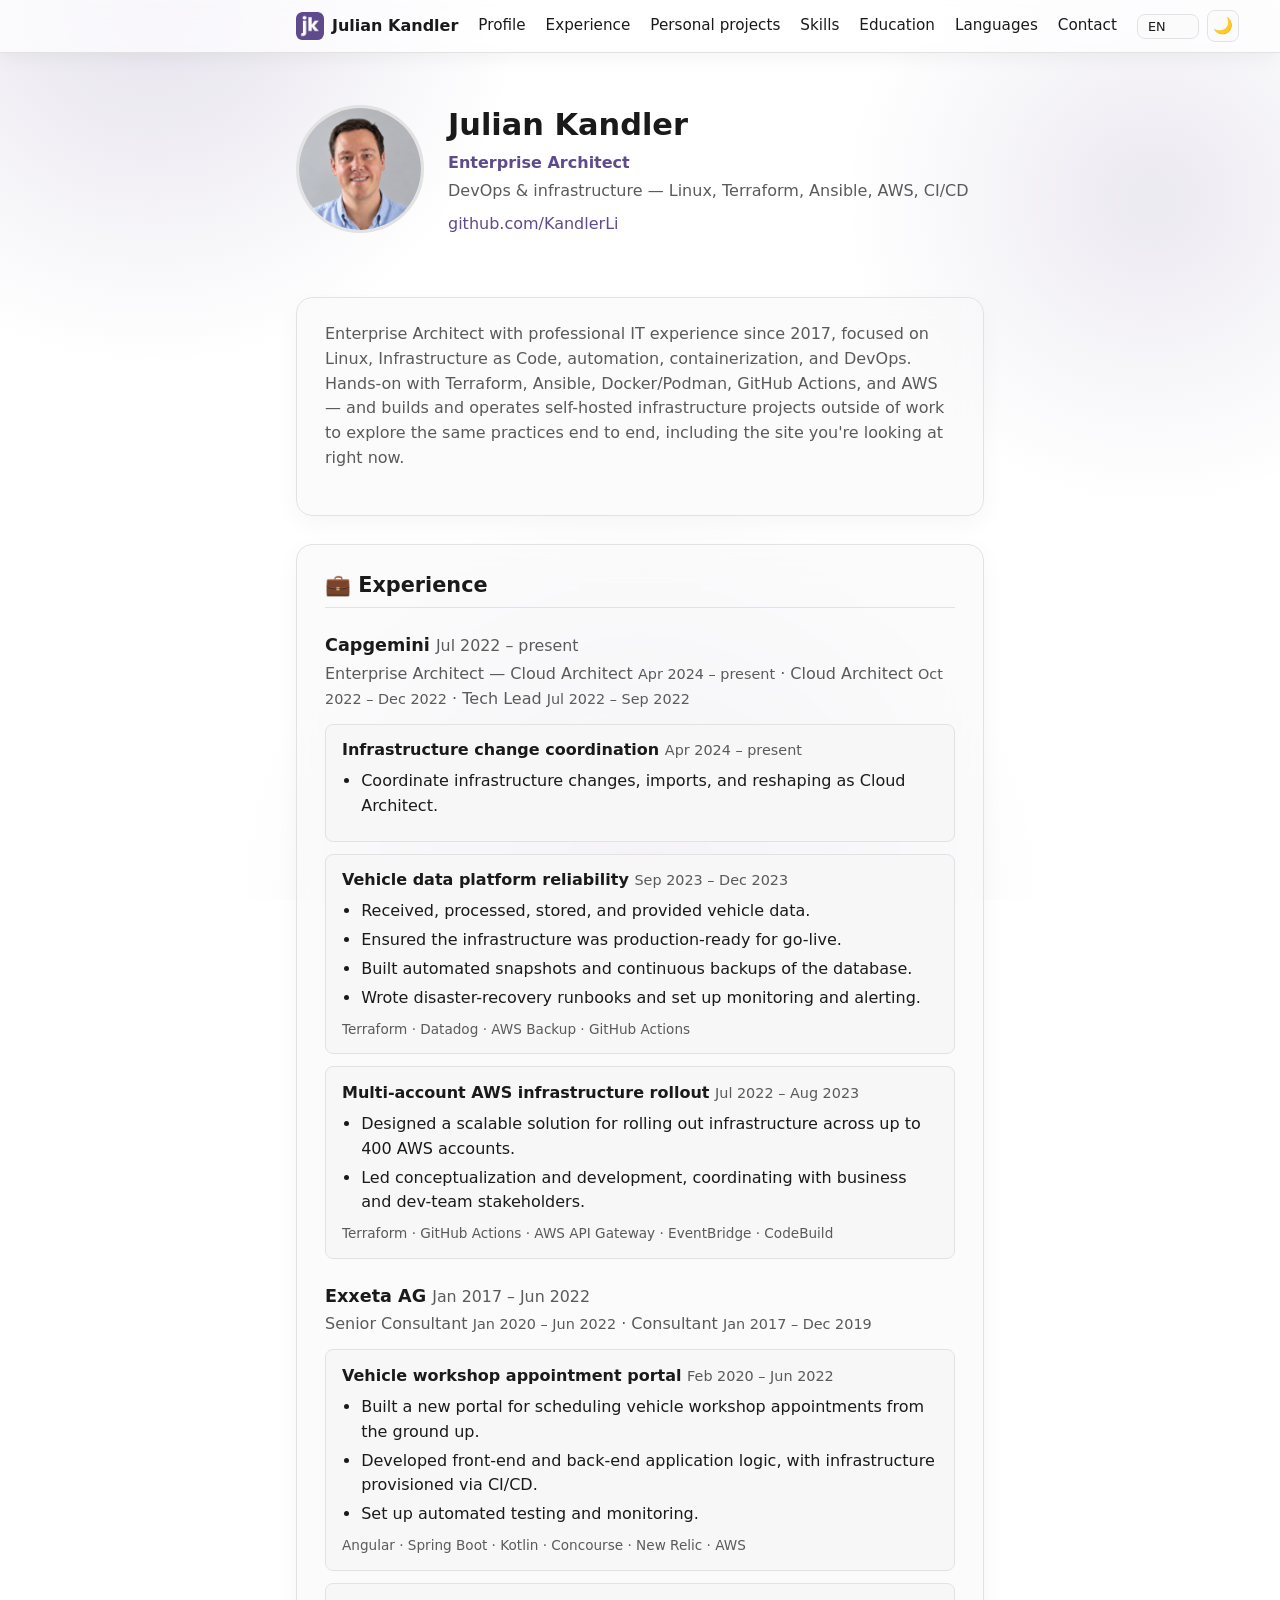
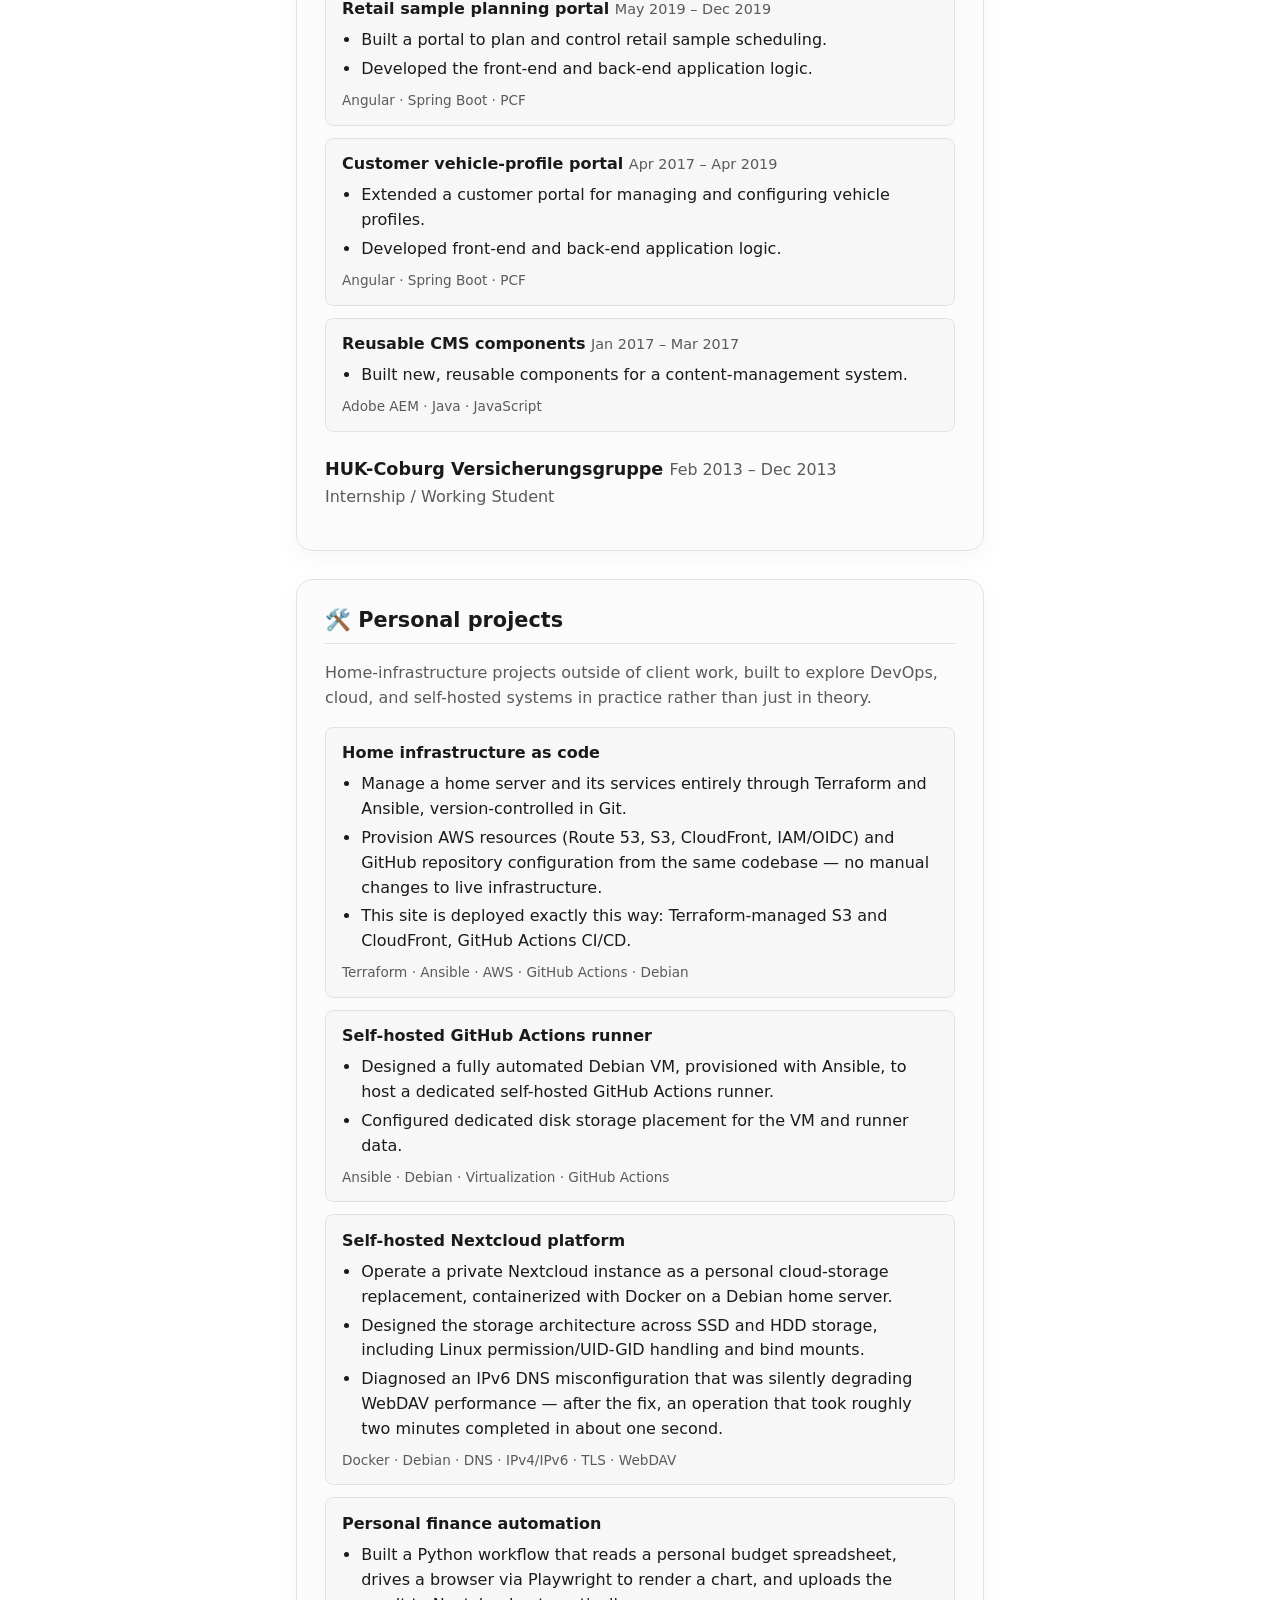
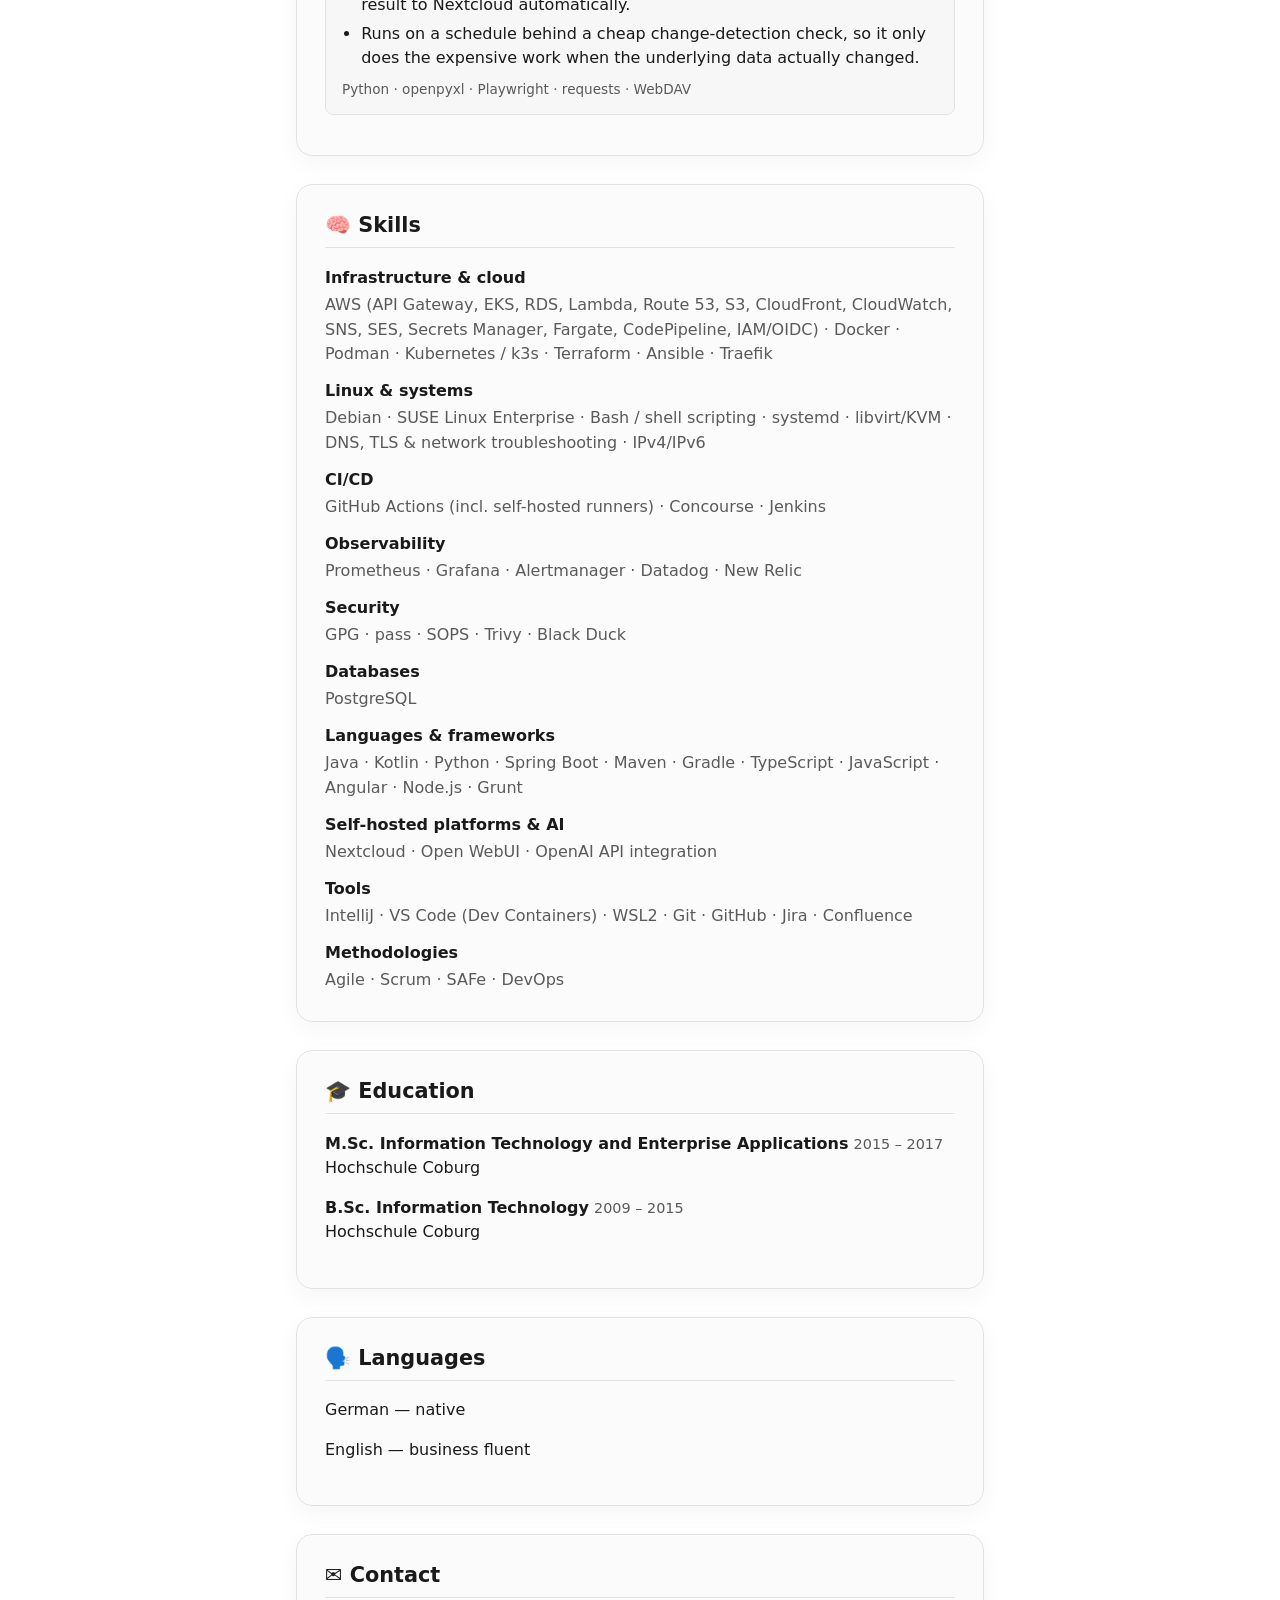
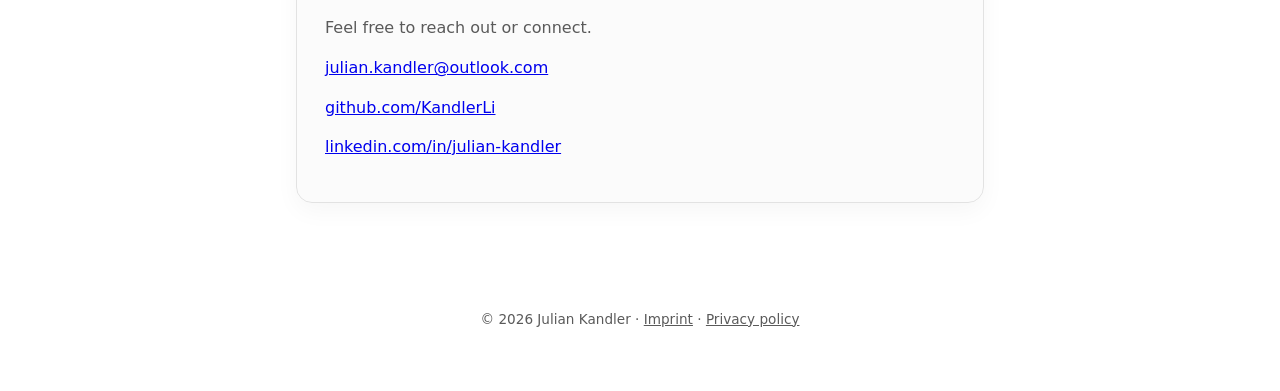
==== site/index.html @ 7e40ae11 "site: add Impressum, Datenschutzerklärung, and a Contact section The .de domain, German-based operat" ====
<!doctype html>
<html lang="en">
<head>
  <meta charset="utf-8">
  <meta name="viewport" content="width=device-width, initial-scale=1">
  <title>Julian Kandler</title>
  <meta name="description" content="Julian Kandler — Enterprise Architect. Infrastructure, backend, frontend, and CI/CD.">
  <link rel="icon" href="favicon.ico" sizes="any">
  <script>
    (function () {
      try {
        var t = localStorage.getItem("site-theme");
        if (t === "light" || t === "dark") document.documentElement.setAttribute("data-theme", t);
      } catch (e) {}
    })();
  </script>
  <link rel="stylesheet" href="style.css">
</head>
<body>
  <header class="topbar">
    <div class="topbar-inner">
      <span class="brand"><img class="brand-logo" src="favicon-128.png" width="32" height="32" alt="">Julian Kandler</span>

      <nav class="site-nav" id="site-nav">
        <a href="#profile" data-i18n="nav.profile">Profile</a>
        <a href="#experience" data-i18n="nav.experience">Experience</a>
        <a href="#projects" data-i18n="nav.projects">Personal projects</a>
        <a href="#skills" data-i18n="nav.skills">Skills</a>
        <a href="#education" data-i18n="nav.education">Education</a>
        <a href="#languages" data-i18n="nav.languages">Languages</a>
        <a href="#contact" data-i18n="nav.contact">Contact</a>
      </nav>

      <div class="topbar-controls">
        <select class="lang-select" id="lang-select" data-i18n-attr="aria-label" data-i18n="a11y.langSwitcher">
          <option value="de">DE</option>
          <option value="en">EN</option>
          <option value="zh">中文</option>
        </select>

        <button type="button" class="theme-toggle" id="theme-toggle" data-i18n-attr="aria-label" data-i18n="a11y.themeToggle">
          <span class="theme-icon" aria-hidden="true">🌙</span>
        </button>

        <button type="button" class="menu-toggle" id="menu-toggle" aria-expanded="false" aria-controls="site-nav" data-i18n-attr="aria-label" data-i18n="a11y.menuToggle">
          <span class="hamburger" aria-hidden="true"></span>
        </button>
      </div>
    </div>
  </header>

  <header class="hero">
    <img class="portrait" src="julian.png" alt="Julian Kandler" width="600" height="800">
    <div>
      <h1>Julian Kandler</h1>
      <p class="title">Enterprise Architect</p>
      <p class="tagline" data-i18n="hero.tagline">DevOps &amp; infrastructure — Linux, Terraform, Ansible, AWS, CI/CD</p>
      <p class="links"><a href="https://github.com/KandlerLi">github.com/KandlerLi</a></p>
    </div>
  </header>

  <main>
    <section id="profile" aria-labelledby="profile-heading">
      <h2 id="profile-heading" class="visually-hidden" data-i18n="heading.profile">👤 Profile</h2>
      <p class="profile" data-i18n="profile.text">
        Enterprise Architect with professional IT experience since 2017, focused on Linux,
        Infrastructure as Code, automation, containerization, and DevOps. Hands-on with Terraform,
        Ansible, Docker/Podman, GitHub Actions, and AWS — and builds and operates self-hosted
        infrastructure projects outside of work to explore the same practices end to end,
        including the site you're looking at right now.
      </p>
    </section>

    <section id="experience" aria-labelledby="experience-heading">
      <h2 id="experience-heading" data-i18n="heading.experience">💼 Experience</h2>

      <article class="employer">
        <h3>Capgemini <span class="dates" data-i18n="cap.h3.dates">Jul 2022 – present</span></h3>
        <p class="role" data-i18n-html="cap.role">Enterprise Architect — Cloud Architect <span class="dates">Apr 2024 – present</span> · Cloud Architect <span class="dates">Oct 2022 – Dec 2022</span> · Tech Lead <span class="dates">Jul 2022 – Sep 2022</span></p>

        <div class="project">
          <h4><span data-i18n="cap.proj1.title">Infrastructure change coordination</span> <span class="dates" data-i18n="cap.proj1.dates">Apr 2024 – present</span></h4>
          <ul>
            <li data-i18n="cap.proj1.li1">Coordinate infrastructure changes, imports, and reshaping as Cloud Architect.</li>
          </ul>
        </div>

        <div class="project">
          <h4><span data-i18n="cap.proj2.title">Vehicle data platform reliability</span> <span class="dates">Sep 2023 – Dec 2023</span></h4>
          <ul>
            <li data-i18n="cap.proj2.li1">Received, processed, stored, and provided vehicle data.</li>
            <li data-i18n="cap.proj2.li2">Ensured the infrastructure was production-ready for go-live.</li>
            <li data-i18n="cap.proj2.li3">Built automated snapshots and continuous backups of the database.</li>
            <li data-i18n="cap.proj2.li4">Wrote disaster-recovery runbooks and set up monitoring and alerting.</li>
          </ul>
          <p class="skills-used">Terraform · Datadog · AWS Backup · GitHub Actions</p>
        </div>

        <div class="project">
          <h4><span data-i18n="cap.proj3.title">Multi-account AWS infrastructure rollout</span> <span class="dates">Jul 2022 – Aug 2023</span></h4>
          <ul>
            <li data-i18n="cap.proj3.li1">Designed a scalable solution for rolling out infrastructure across up to 400 AWS accounts.</li>
            <li data-i18n="cap.proj3.li2">Led conceptualization and development, coordinating with business and dev-team stakeholders.</li>
          </ul>
          <p class="skills-used">Terraform · GitHub Actions · AWS API Gateway · EventBridge · CodeBuild</p>
        </div>
      </article>

      <article class="employer">
        <h3>Exxeta AG <span class="dates">Jan 2017 – Jun 2022</span></h3>
        <p class="role">Senior Consultant <span class="dates">Jan 2020 – Jun 2022</span> · Consultant <span class="dates">Jan 2017 – Dec 2019</span></p>

        <div class="project">
          <h4><span data-i18n="exx.proj1.title">Vehicle workshop appointment portal</span> <span class="dates">Feb 2020 – Jun 2022</span></h4>
          <ul>
            <li data-i18n="exx.proj1.li1">Built a new portal for scheduling vehicle workshop appointments from the ground up.</li>
            <li data-i18n="exx.proj1.li2">Developed front-end and back-end application logic, with infrastructure provisioned via CI/CD.</li>
            <li data-i18n="exx.proj1.li3">Set up automated testing and monitoring.</li>
          </ul>
          <p class="skills-used">Angular · Spring Boot · Kotlin · Concourse · New Relic · AWS</p>
        </div>

        <div class="project">
          <h4><span data-i18n="exx.proj2.title">Retail sample planning portal</span> <span class="dates">May 2019 – Dec 2019</span></h4>
          <ul>
            <li data-i18n="exx.proj2.li1">Built a portal to plan and control retail sample scheduling.</li>
            <li data-i18n="exx.proj2.li2">Developed the front-end and back-end application logic.</li>
          </ul>
          <p class="skills-used">Angular · Spring Boot · PCF</p>
        </div>

        <div class="project">
          <h4><span data-i18n="exx.proj3.title">Customer vehicle-profile portal</span> <span class="dates">Apr 2017 – Apr 2019</span></h4>
          <ul>
            <li data-i18n="exx.proj3.li1">Extended a customer portal for managing and configuring vehicle profiles.</li>
            <li data-i18n="exx.proj3.li2">Developed front-end and back-end application logic.</li>
          </ul>
          <p class="skills-used">Angular · Spring Boot · PCF</p>
        </div>

        <div class="project">
          <h4><span data-i18n="exx.proj4.title">Reusable CMS components</span> <span class="dates">Jan 2017 – Mar 2017</span></h4>
          <ul>
            <li data-i18n="exx.proj4.li1">Built new, reusable components for a content-management system.</li>
          </ul>
          <p class="skills-used">Adobe AEM · Java · JavaScript</p>
        </div>
      </article>

      <article class="employer">
        <h3>HUK-Coburg Versicherungsgruppe <span class="dates">Feb 2013 – Dec 2013</span></h3>
        <p class="role" data-i18n="huk.role">Internship / Working Student</p>
      </article>
    </section>

    <section id="projects" aria-labelledby="projects-heading">
      <h2 id="projects-heading" data-i18n="heading.projects">🛠️ Personal projects</h2>
      <p class="section-intro" data-i18n="projects.intro">
        Home-infrastructure projects outside of client work, built to explore DevOps, cloud, and
        self-hosted systems in practice rather than just in theory.
      </p>

      <div class="project">
        <h4 data-i18n="home.proj1.title">Home infrastructure as code</h4>
        <ul>
          <li data-i18n="home.proj1.li1">Manage a home server and its services entirely through Terraform and Ansible, version-controlled in Git.</li>
          <li data-i18n="home.proj1.li2">Provision AWS resources (Route 53, S3, CloudFront, IAM/OIDC) and GitHub repository configuration from the same codebase — no manual changes to live infrastructure.</li>
          <li data-i18n="home.proj1.li3">This site is deployed exactly this way: Terraform-managed S3 and CloudFront, GitHub Actions CI/CD.</li>
        </ul>
        <p class="skills-used">Terraform · Ansible · AWS · GitHub Actions · Debian</p>
      </div>

      <div class="project">
        <h4 data-i18n="home.proj2.title">Self-hosted GitHub Actions runner</h4>
        <ul>
          <li data-i18n="home.proj2.li1">Designed a fully automated Debian VM, provisioned with Ansible, to host a dedicated self-hosted GitHub Actions runner.</li>
          <li data-i18n="home.proj2.li2">Configured dedicated disk storage placement for the VM and runner data.</li>
        </ul>
        <p class="skills-used">Ansible · Debian · Virtualization · GitHub Actions</p>
      </div>

      <div class="project">
        <h4 data-i18n="home.proj3.title">Self-hosted Nextcloud platform</h4>
        <ul>
          <li data-i18n="home.proj3.li1">Operate a private Nextcloud instance as a personal cloud-storage replacement, containerized with Docker on a Debian home server.</li>
          <li data-i18n="home.proj3.li2">Designed the storage architecture across SSD and HDD storage, including Linux permission/UID-GID handling and bind mounts.</li>
          <li data-i18n="home.proj3.li3">Diagnosed an IPv6 DNS misconfiguration that was silently degrading WebDAV performance — after the fix, an operation that took roughly two minutes completed in about one second.</li>
        </ul>
        <p class="skills-used">Docker · Debian · DNS · IPv4/IPv6 · TLS · WebDAV</p>
      </div>

      <div class="project">
        <h4 data-i18n="home.proj4.title">Personal finance automation</h4>
        <ul>
          <li data-i18n="home.proj4.li1">Built a Python workflow that reads a personal budget spreadsheet, drives a browser via Playwright to render a chart, and uploads the result to Nextcloud automatically.</li>
          <li data-i18n="home.proj4.li2">Runs on a schedule behind a cheap change-detection check, so it only does the expensive work when the underlying data actually changed.</li>
        </ul>
        <p class="skills-used">Python · openpyxl · Playwright · requests · WebDAV</p>
      </div>
    </section>

    <section id="skills" aria-labelledby="skills-heading">
      <h2 id="skills-heading" data-i18n="heading.skills">🧠 Skills</h2>
      <dl class="skills">
        <dt data-i18n="skills.cat1">Infrastructure &amp; cloud</dt>
        <dd>AWS (API Gateway, EKS, RDS, Lambda, Route 53, S3, CloudFront, CloudWatch, SNS, SES, Secrets Manager, Fargate, CodePipeline, IAM/OIDC) · Docker · Podman · Kubernetes / k3s · Terraform · Ansible · Traefik</dd>
        <dt data-i18n="skills.cat2">Linux &amp; systems</dt>
        <dd>Debian · SUSE Linux Enterprise · Bash / shell scripting · systemd · libvirt/KVM · DNS, TLS &amp; network troubleshooting · IPv4/IPv6</dd>
        <dt data-i18n="skills.cat3">CI/CD</dt>
        <dd>GitHub Actions (incl. self-hosted runners) · Concourse · Jenkins</dd>
        <dt data-i18n="skills.cat4">Observability</dt>
        <dd>Prometheus · Grafana · Alertmanager · Datadog · New Relic</dd>
        <dt data-i18n="skills.cat5">Security</dt>
        <dd>GPG · pass · SOPS · Trivy · Black Duck</dd>
        <dt data-i18n="skills.cat6">Databases</dt>
        <dd>PostgreSQL</dd>
        <dt data-i18n="skills.cat7">Languages &amp; frameworks</dt>
        <dd>Java · Kotlin · Python · Spring Boot · Maven · Gradle · TypeScript · JavaScript · Angular · Node.js · Grunt</dd>
        <dt data-i18n="skills.cat8">Self-hosted platforms &amp; AI</dt>
        <dd>Nextcloud · Open WebUI · OpenAI API integration</dd>
        <dt data-i18n="skills.cat9">Tools</dt>
        <dd>IntelliJ · VS Code (Dev Containers) · WSL2 · Git · GitHub · Jira · Confluence</dd>
        <dt data-i18n="skills.cat10">Methodologies</dt>
        <dd>Agile · Scrum · SAFe · DevOps</dd>
      </dl>
    </section>

    <section id="education" aria-labelledby="education-heading">
      <h2 id="education-heading" data-i18n="heading.education">🎓 Education</h2>
      <ul class="plain-list">
        <li>
          <strong>M.Sc. Information Technology and Enterprise Applications</strong>
          <span class="dates">2015 – 2017</span><br>
          Hochschule Coburg
        </li>
        <li>
          <strong>B.Sc. Information Technology</strong>
          <span class="dates">2009 – 2015</span><br>
          Hochschule Coburg
        </li>
      </ul>
    </section>

    <section id="languages" aria-labelledby="languages-heading">
      <h2 id="languages-heading" data-i18n="heading.languages">🗣️ Languages</h2>
      <ul class="plain-list">
        <li data-i18n="lang.german">German — native</li>
        <li data-i18n="lang.english">English — business fluent</li>
      </ul>
    </section>

    <section id="contact" aria-labelledby="contact-heading">
      <h2 id="contact-heading" data-i18n="heading.contact">✉️ Contact</h2>
      <p class="section-intro" data-i18n="contact.text">
        Feel free to reach out or connect.
      </p>
      <ul class="plain-list contact-list">
        <li><a href="mailto:julian.kandler@outlook.com">julian.kandler@outlook.com</a></li>
        <li><a href="https://github.com/KandlerLi">github.com/KandlerLi</a></li>
        <li><a href="https://www.linkedin.com/in/julian-kandler-283b5b157">linkedin.com/in/julian-kandler</a></li>
      </ul>
    </section>
  </main>

  <footer class="site-footer">
    <p>
      &copy; 2026 Julian Kandler ·
      <a href="impressum" data-i18n="footer.imprint">Imprint</a> ·
      <a href="datenschutz" data-i18n="footer.privacy">Privacy policy</a>
    </p>
  </footer>

  <script src="i18n.js"></script>
</body>
</html>
---- site/style.css ----
:root {
  color-scheme: light dark;
  --bg: #ffffff;
  --fg: #1a1a1a;
  --muted: #5a5a5a;
  --accent: #5f4b8b;
  --accent-contrast: #ffffff;
  --border: #e2e2e2;
  --card-bg: #f7f7f8;
  --max-width: 46rem;
  --topbar-height: 3.25rem;
}

@media (prefers-color-scheme: dark) {
  :root:not([data-theme="light"]) {
    --bg: #14161a;
    --fg: #eaeaea;
    --muted: #a3a3a3;
    --accent: #a695d6;
    --accent-contrast: #14161a;
    --border: #2a2d33;
    --card-bg: #1c1f24;
  }
}

:root[data-theme="dark"] {
  --bg: #14161a;
  --fg: #eaeaea;
  --muted: #a3a3a3;
  --accent: #a695d6;
  --accent-contrast: #14161a;
  --border: #2a2d33;
  --card-bg: #1c1f24;
}

:root[data-theme="light"] {
  --bg: #ffffff;
  --fg: #1a1a1a;
  --muted: #5a5a5a;
  --accent: #5f4b8b;
  --accent-contrast: #ffffff;
  --border: #e2e2e2;
  --card-bg: #f7f7f8;
}

* {
  box-sizing: border-box;
}

html {
  scroll-behavior: smooth;
}

body {
  margin: 0;
  background-color: var(--bg);
  color: var(--fg);
  font-family: system-ui, -apple-system, "Segoe UI", Roboto, sans-serif;
  line-height: 1.55;
}

@supports (background: color-mix(in srgb, red 50%, transparent)) {
  body {
    background-image:
      radial-gradient(38rem 38rem at 12% 0%, color-mix(in srgb, var(--accent) 16%, transparent), transparent 60%),
      radial-gradient(32rem 32rem at 90% 22%, color-mix(in srgb, var(--accent) 12%, transparent), transparent 60%),
      radial-gradient(42rem 42rem at 50% 100%, color-mix(in srgb, var(--accent) 10%, transparent), transparent 60%);
    background-repeat: no-repeat;
    background-attachment: fixed;
  }
}

main,
.hero,
.topbar-inner {
  max-width: var(--max-width);
  margin: 0 auto;
  padding: 0 1.5rem;
}

/* Topbar */

.topbar {
  position: sticky;
  top: 0;
  z-index: 50;
  background: var(--bg);
  border-bottom: 1px solid var(--border);
  box-shadow: 0 1px 0 rgba(255, 255, 255, 0.12) inset, 0 4px 20px rgba(0, 0, 0, 0.05);
}

@supports (backdrop-filter: blur(1px)) or (-webkit-backdrop-filter: blur(1px)) {
  .topbar {
    background: color-mix(in srgb, var(--bg) 70%, transparent);
    -webkit-backdrop-filter: blur(16px) saturate(160%);
    backdrop-filter: blur(16px) saturate(160%);
  }
}

.topbar-inner {
  display: flex;
  align-items: center;
  gap: 1.25rem;
  height: var(--topbar-height);
  position: relative;
}

.brand {
  font-weight: 700;
  margin-right: auto;
  white-space: nowrap;
  display: flex;
  align-items: center;
  gap: 0.5rem;
}

.brand-logo {
  width: 1.75rem;
  height: 1.75rem;
  border-radius: 0.4rem;
  display: block;
}

.site-nav {
  display: flex;
  gap: 1.25rem;
}

.site-nav a {
  color: var(--fg);
  text-decoration: none;
  font-size: 0.95rem;
  white-space: nowrap;
}

.site-nav a:hover {
  color: var(--accent);
}

.topbar-controls {
  display: flex;
  align-items: center;
  gap: 0.5rem;
}

.lang-select {
  background: var(--card-bg);
  border: 1px solid var(--border);
  border-radius: 0.5rem;
  padding: 0.25rem 1.5rem 0.25rem 0.6rem;
  font-size: 0.8rem;
  cursor: pointer;
  color: var(--fg);
  font-family: inherit;
  box-shadow: inset 0 1px 0 rgba(255, 255, 255, 0.2);
  appearance: none;
  -webkit-appearance: none;
  background-image: linear-gradient(45deg, transparent 50%, currentColor 50%), linear-gradient(135deg, currentColor 50%, transparent 50%);
  background-position: calc(100% - 0.9rem) center, calc(100% - 0.65rem) center;
  background-size: 0.25rem 0.25rem, 0.25rem 0.25rem;
  background-repeat: no-repeat;
}

.lang-select:hover,
.lang-select:focus {
  border-color: var(--accent);
}

.theme-toggle,
.menu-toggle {
  background: var(--card-bg);
  border: 1px solid var(--border);
  border-radius: 0.5rem;
  width: 2rem;
  height: 2rem;
  display: flex;
  align-items: center;
  justify-content: center;
  cursor: pointer;
  color: var(--fg);
  padding: 0;
  flex: none;
  box-shadow: inset 0 1px 0 rgba(255, 255, 255, 0.2);
}

@supports (backdrop-filter: blur(1px)) or (-webkit-backdrop-filter: blur(1px)) {
  .lang-select,
  .theme-toggle,
  .menu-toggle {
    background: color-mix(in srgb, var(--card-bg) 55%, transparent);
    -webkit-backdrop-filter: blur(8px);
    backdrop-filter: blur(8px);
  }
}

.theme-icon {
  font-size: 1rem;
  line-height: 1;
}

.menu-toggle {
  display: none;
}

.hamburger {
  position: relative;
  width: 1.1rem;
  height: 2px;
  background: currentColor;
}

.hamburger::before,
.hamburger::after {
  content: "";
  position: absolute;
  left: 0;
  width: 1.1rem;
  height: 2px;
  background: currentColor;
}

.hamburger::before {
  top: -0.35rem;
}

.hamburger::after {
  top: 0.35rem;
}

@media (max-width: 40rem) {
  .menu-toggle {
    display: flex;
  }

  .site-nav {
    display: none;
    position: absolute;
    top: 100%;
    left: 0;
    right: 0;
    flex-direction: column;
    background: var(--bg);
    border-bottom: 1px solid var(--border);
    padding: 0.75rem 1.5rem 1rem;
    gap: 0.85rem;
  }

  .site-nav.nav-open {
    display: flex;
  }

  @supports (backdrop-filter: blur(1px)) or (-webkit-backdrop-filter: blur(1px)) {
    .site-nav {
      background: color-mix(in srgb, var(--bg) 80%, transparent);
      -webkit-backdrop-filter: blur(16px) saturate(160%);
      backdrop-filter: blur(16px) saturate(160%);
    }
  }
}

/* Hero */

.hero {
  display: flex;
  align-items: center;
  gap: 1.5rem;
  padding-top: 3rem;
  padding-bottom: 2rem;
  flex-wrap: wrap;
}

.portrait {
  width: 8rem;
  height: 8rem;
  border-radius: 50%;
  object-fit: cover;
  border: 3px solid var(--border);
}

.hero h1 {
  margin: 0;
  font-size: 1.9rem;
}

.title {
  margin: 0.15rem 0 0;
  font-weight: 600;
  color: var(--accent);
}

.tagline {
  margin: 0.25rem 0 0;
  color: var(--muted);
}

.links {
  margin: 0.5rem 0 0;
}

.links a {
  color: var(--accent);
  text-decoration: none;
}

.links a:hover {
  text-decoration: underline;
}

.visually-hidden {
  position: absolute;
  width: 1px;
  height: 1px;
  overflow: hidden;
  clip: rect(0, 0, 0, 0);
  white-space: nowrap;
}

.profile {
  color: var(--muted);
  margin: 0 0 1rem;
}

.section-intro {
  color: var(--muted);
  margin: 0.25rem 0 1rem;
}

section[id] {
  scroll-margin-top: calc(var(--topbar-height) + 0.75rem);
  background: var(--card-bg);
  border: 1px solid var(--border);
  border-radius: 1rem;
  padding: 1.5rem 1.75rem 1.75rem;
  margin: 1.75rem 0;
  box-shadow: inset 0 1px 0 rgba(255, 255, 255, 0.15), 0 8px 24px rgba(0, 0, 0, 0.04);
}

@supports (backdrop-filter: blur(1px)) or (-webkit-backdrop-filter: blur(1px)) {
  section[id] {
    background: color-mix(in srgb, var(--card-bg) 55%, transparent);
    -webkit-backdrop-filter: blur(16px) saturate(160%);
    backdrop-filter: blur(16px) saturate(160%);
  }
}

h2 {
  font-size: 1.3rem;
  border-bottom: 1px solid var(--border);
  padding-bottom: 0.4rem;
  margin-top: 0;
}

.employer {
  margin-top: 1.5rem;
}

.employer h3 {
  margin-bottom: 0.15rem;
  font-size: 1.1rem;
}

.role {
  margin: 0 0 0.75rem;
  color: var(--muted);
}

.dates {
  font-weight: 400;
  color: var(--muted);
  font-size: 0.9em;
}

.project {
  background: var(--card-bg);
  border: 1px solid var(--border);
  border-radius: 0.5rem;
  padding: 0.85rem 1rem;
  margin: 0.75rem 0;
}

.project h4 {
  margin: 0 0 0.4rem;
  font-size: 1rem;
}

.project ul {
  margin: 0 0 0.5rem;
  padding-left: 1.2rem;
}

.project li {
  margin-bottom: 0.25rem;
}

.skills-used {
  margin: 0;
  font-size: 0.85rem;
  color: var(--muted);
}

.skills {
  margin: 0;
}

.skills dt {
  font-weight: 600;
  margin-top: 0.75rem;
}

.skills dd {
  margin: 0.15rem 0 0;
  color: var(--muted);
}

.plain-list {
  list-style: none;
  padding: 0;
  margin: 0;
}

.plain-list li {
  margin-bottom: 0.9rem;
}

main {
  padding-bottom: 4rem;
}

.site-footer {
  max-width: var(--max-width);
  margin: 0 auto;
  padding: 0 1.5rem 3rem;
  color: var(--muted);
  font-size: 0.85rem;
  text-align: center;
}

.site-footer a {
  color: var(--muted);
  text-decoration: underline;
}

.site-footer a:hover {
  color: var(--accent);
}

.legal-page main {
  padding-top: calc(var(--topbar-height) + 1.5rem);
}

.legal-page h1 {
  font-size: 1.6rem;
}

.legal-page h2 {
  font-size: 1.1rem;
  border: none;
  margin-top: 1.75rem;
  padding-bottom: 0;
}

.legal-page address {
  font-style: normal;
}

.back-link {
  display: inline-block;
  margin-bottom: 1.5rem;
}

@media (max-width: 30rem) {
  .hero {
    flex-direction: column;
    text-align: center;
  }
}
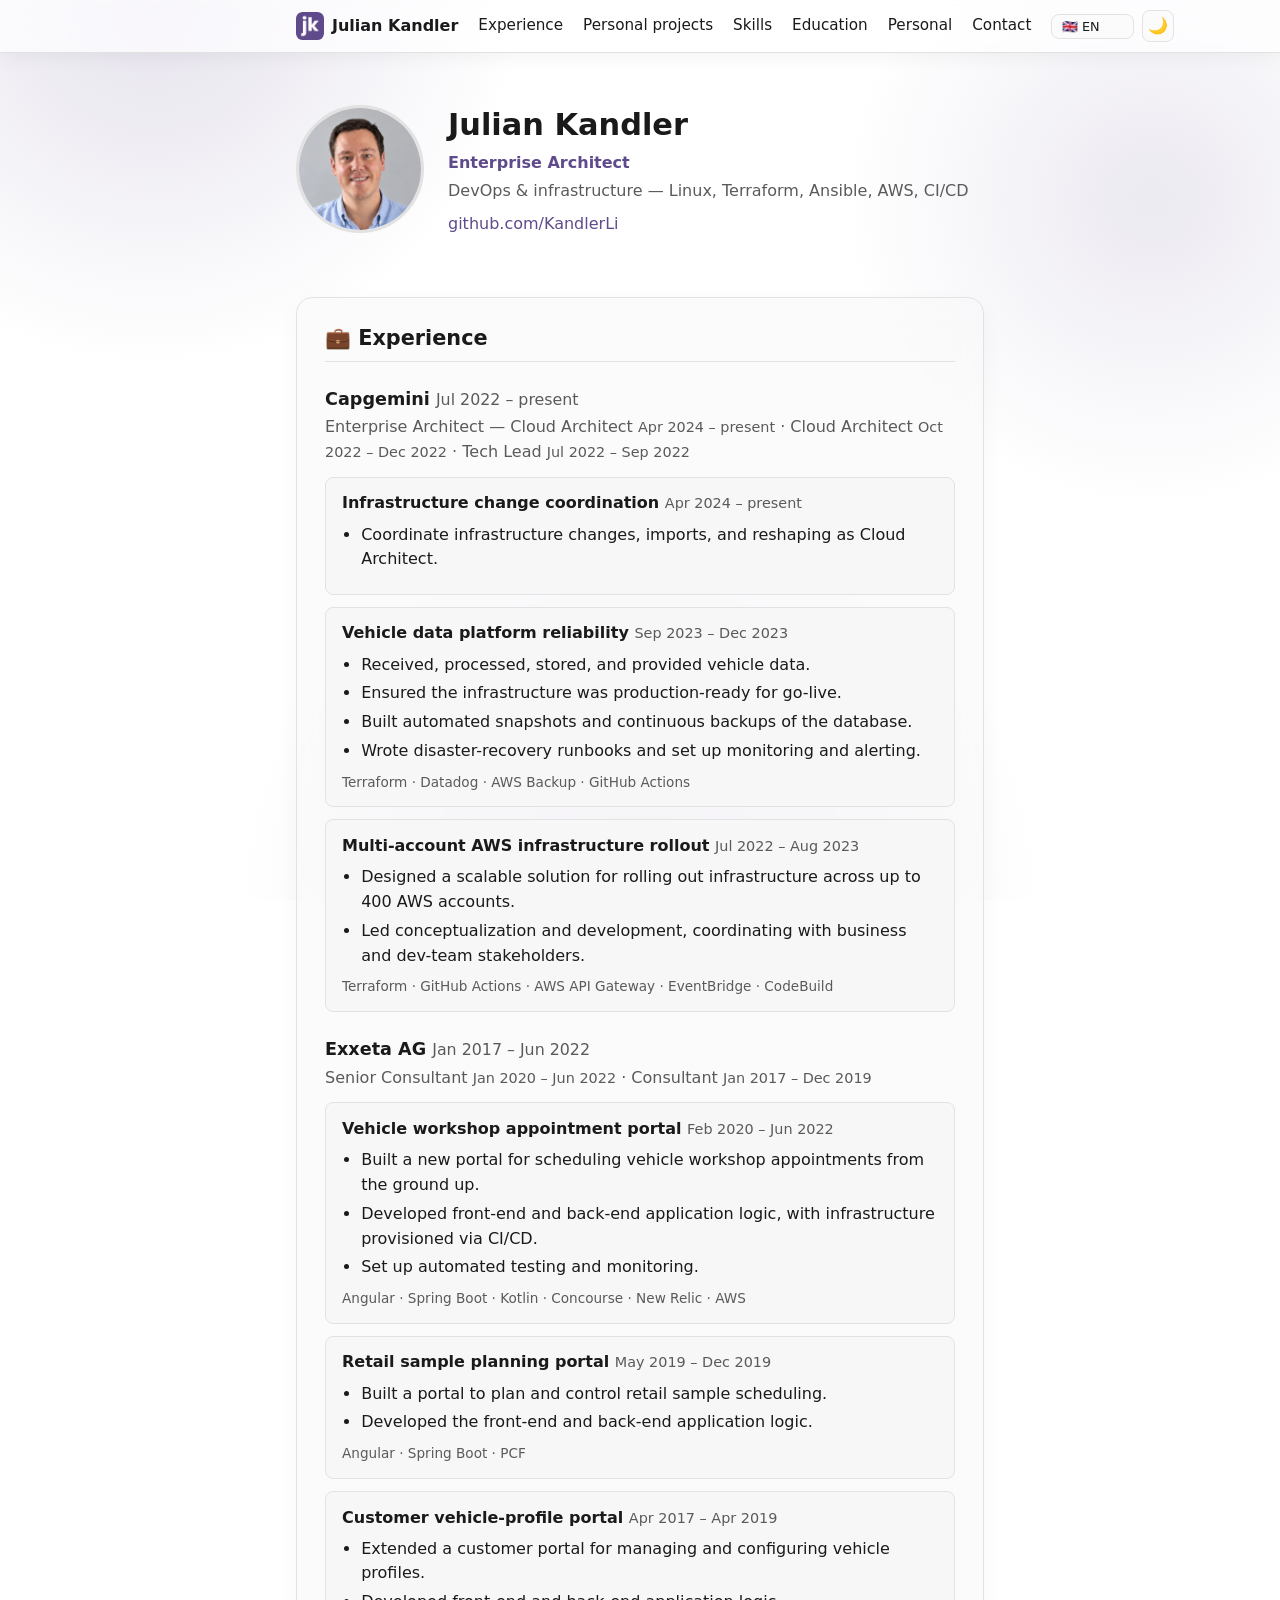
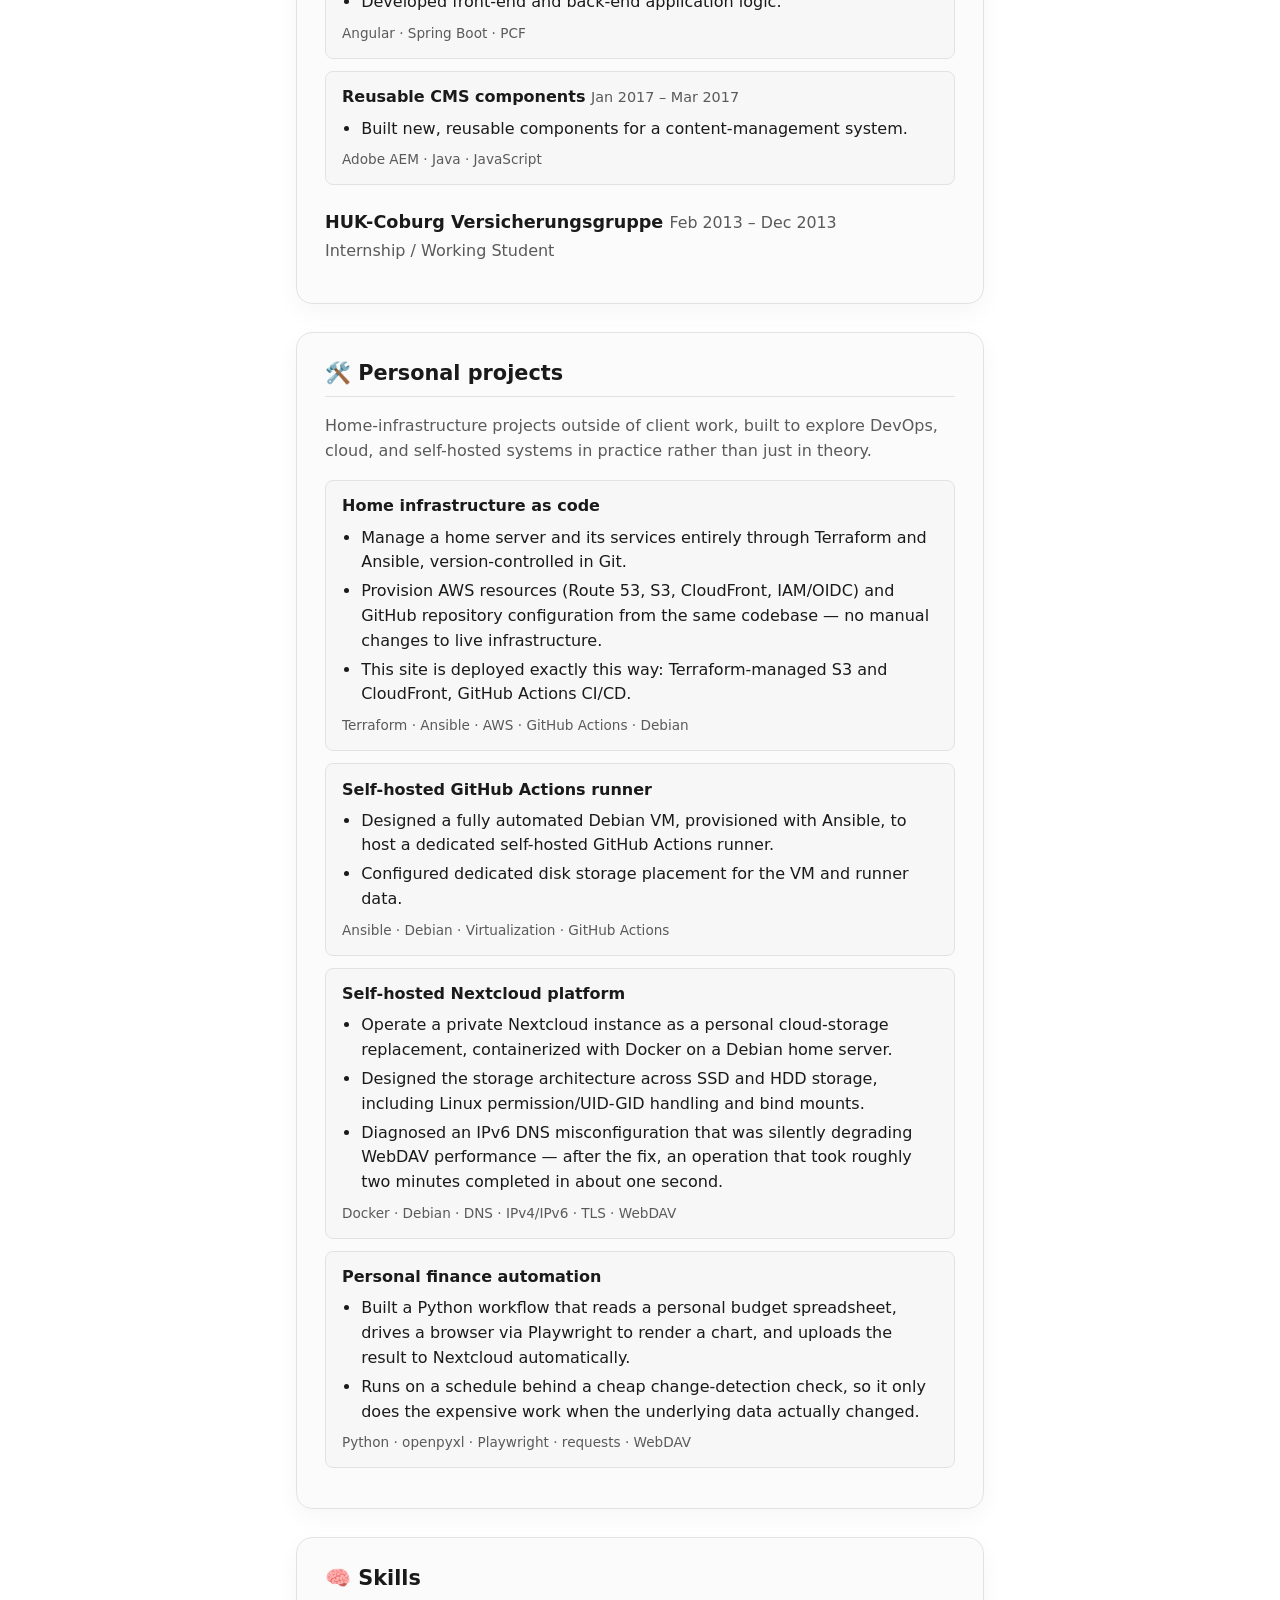
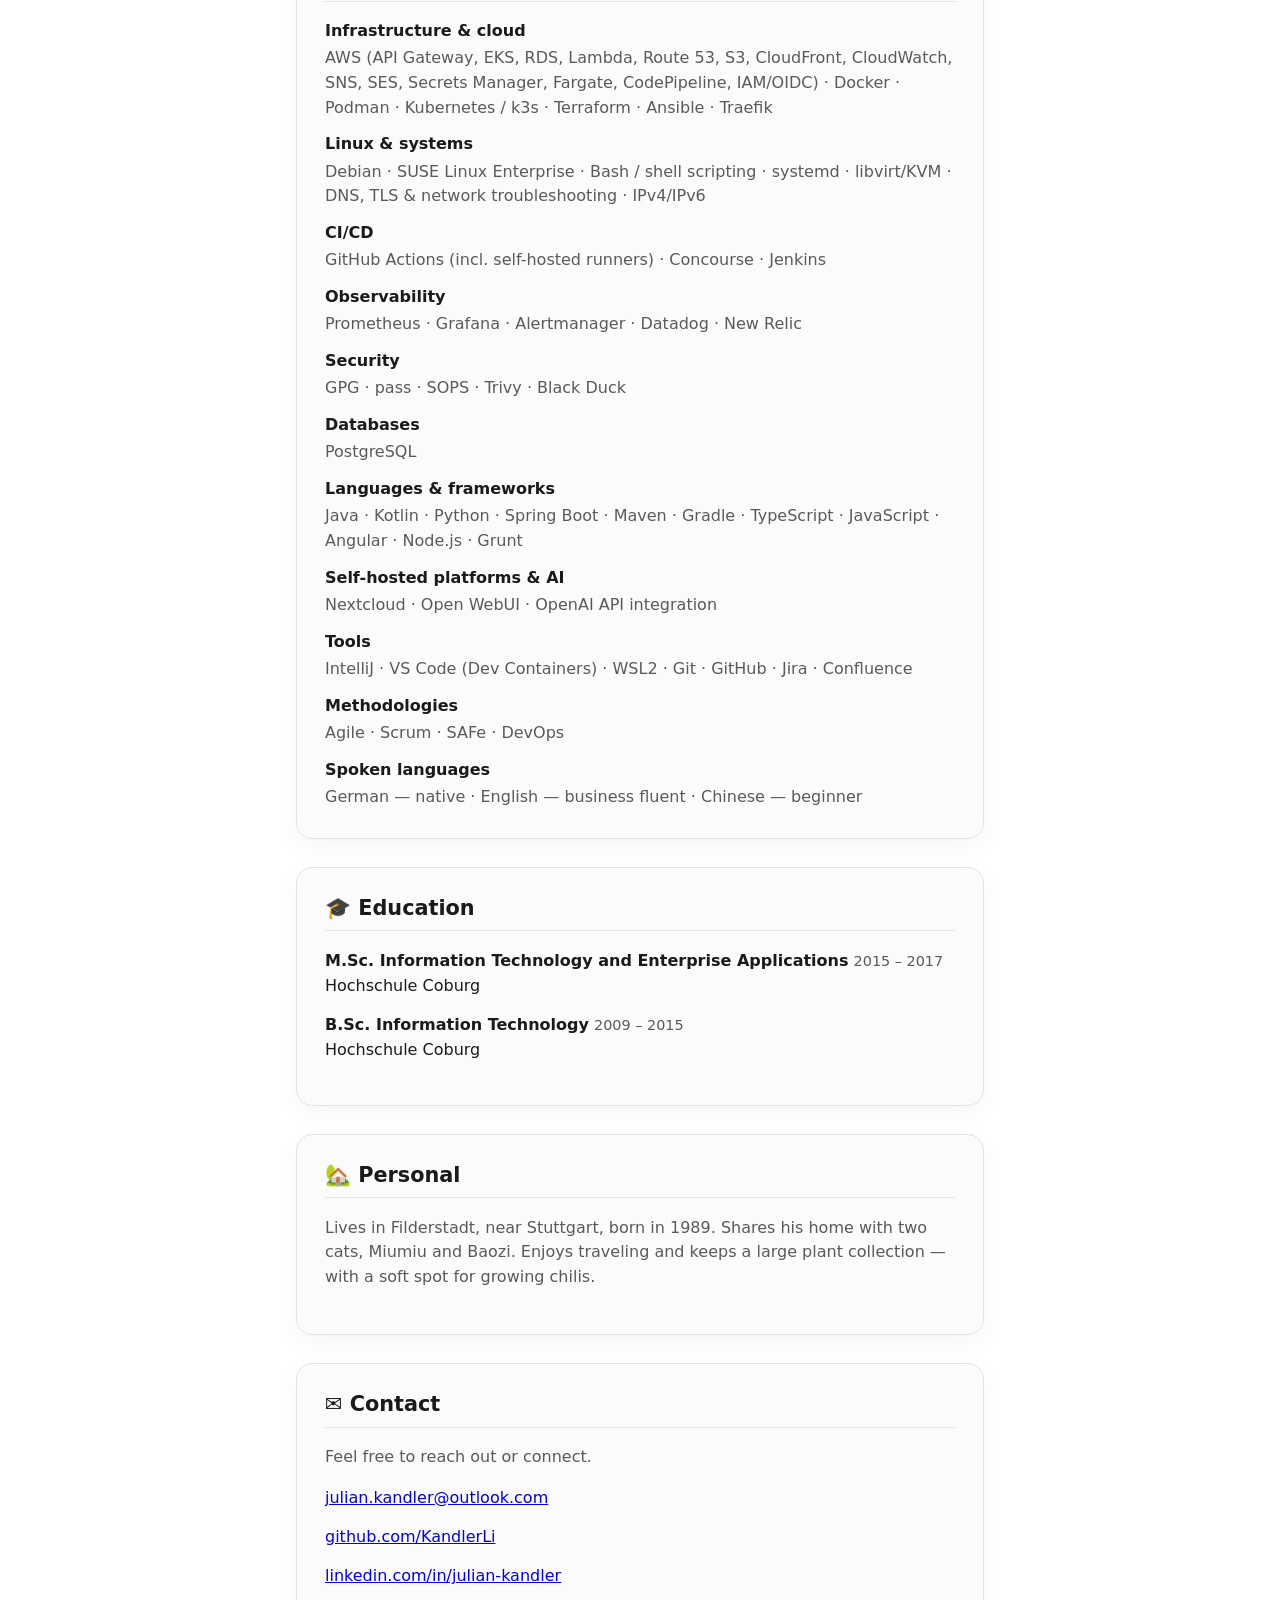
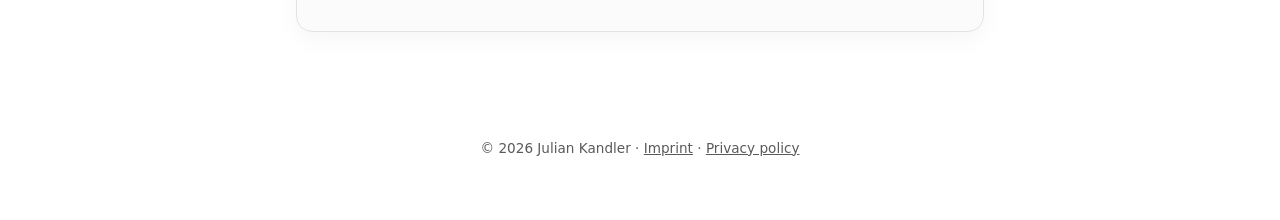
==== commit 8cd049ff: "site: restructure nav — drop Profile/Languages, add a Personal section Removes the generic "Profile"" ====
--- a/site/index.html
+++ b/site/index.html
@@ -22,20 +22,19 @@
       <span class="brand"><img class="brand-logo" src="favicon-128.png" width="32" height="32" alt="">Julian Kandler</span>
 
       <nav class="site-nav" id="site-nav">
-        <a href="#profile" data-i18n="nav.profile">Profile</a>
         <a href="#experience" data-i18n="nav.experience">Experience</a>
         <a href="#projects" data-i18n="nav.projects">Personal projects</a>
         <a href="#skills" data-i18n="nav.skills">Skills</a>
         <a href="#education" data-i18n="nav.education">Education</a>
-        <a href="#languages" data-i18n="nav.languages">Languages</a>
+        <a href="#personal" data-i18n="nav.personal">Personal</a>
         <a href="#contact" data-i18n="nav.contact">Contact</a>
       </nav>
 
       <div class="topbar-controls">
         <select class="lang-select" id="lang-select" data-i18n-attr="aria-label" data-i18n="a11y.langSwitcher">
-          <option value="de">DE</option>
-          <option value="en">EN</option>
-          <option value="zh">中文</option>
+          <option value="de">🇩🇪 DE</option>
+          <option value="en">🇬🇧 EN</option>
+          <option value="zh">🇨🇳 中文</option>
         </select>
 
         <button type="button" class="theme-toggle" id="theme-toggle" data-i18n-attr="aria-label" data-i18n="a11y.themeToggle">
@@ -60,17 +59,6 @@
   </header>
 
   <main>
-    <section id="profile" aria-labelledby="profile-heading">
-      <h2 id="profile-heading" class="visually-hidden" data-i18n="heading.profile">👤 Profile</h2>
-      <p class="profile" data-i18n="profile.text">
-        Enterprise Architect with professional IT experience since 2017, focused on Linux,
-        Infrastructure as Code, automation, containerization, and DevOps. Hands-on with Terraform,
-        Ansible, Docker/Podman, GitHub Actions, and AWS — and builds and operates self-hosted
-        infrastructure projects outside of work to explore the same practices end to end,
-        including the site you're looking at right now.
-      </p>
-    </section>
-
     <section id="experience" aria-labelledby="experience-heading">
       <h2 id="experience-heading" data-i18n="heading.experience">💼 Experience</h2>
 
@@ -222,6 +210,8 @@
         <dd>IntelliJ · VS Code (Dev Containers) · WSL2 · Git · GitHub · Jira · Confluence</dd>
         <dt data-i18n="skills.cat10">Methodologies</dt>
         <dd>Agile · Scrum · SAFe · DevOps</dd>
+        <dt data-i18n="skills.cat11">Spoken languages</dt>
+        <dd data-i18n-html="skills.languages">German — native · English — business fluent · Chinese — beginner</dd>
       </dl>
     </section>
 
@@ -241,12 +231,13 @@
       </ul>
     </section>
 
-    <section id="languages" aria-labelledby="languages-heading">
-      <h2 id="languages-heading" data-i18n="heading.languages">🗣️ Languages</h2>
-      <ul class="plain-list">
-        <li data-i18n="lang.german">German — native</li>
-        <li data-i18n="lang.english">English — business fluent</li>
-      </ul>
+    <section id="personal" aria-labelledby="personal-heading">
+      <h2 id="personal-heading" data-i18n="heading.personal">🏡 Personal</h2>
+      <p class="section-intro" data-i18n="personal.text">
+        Lives in Filderstadt, near Stuttgart, born in 1989. Shares his home with two
+        cats, Miumiu and Baozi. Enjoys traveling and keeps a large plant collection —
+        with a soft spot for growing chilis.
+      </p>
     </section>
 
     <section id="contact" aria-labelledby="contact-heading">
--- a/site/style.css
+++ b/site/style.css
@@ -306,20 +306,6 @@
   text-decoration: underline;
 }
 
-.visually-hidden {
-  position: absolute;
-  width: 1px;
-  height: 1px;
-  overflow: hidden;
-  clip: rect(0, 0, 0, 0);
-  white-space: nowrap;
-}
-
-.profile {
-  color: var(--muted);
-  margin: 0 0 1rem;
-}
-
 .section-intro {
   color: var(--muted);
   margin: 0.25rem 0 1rem;
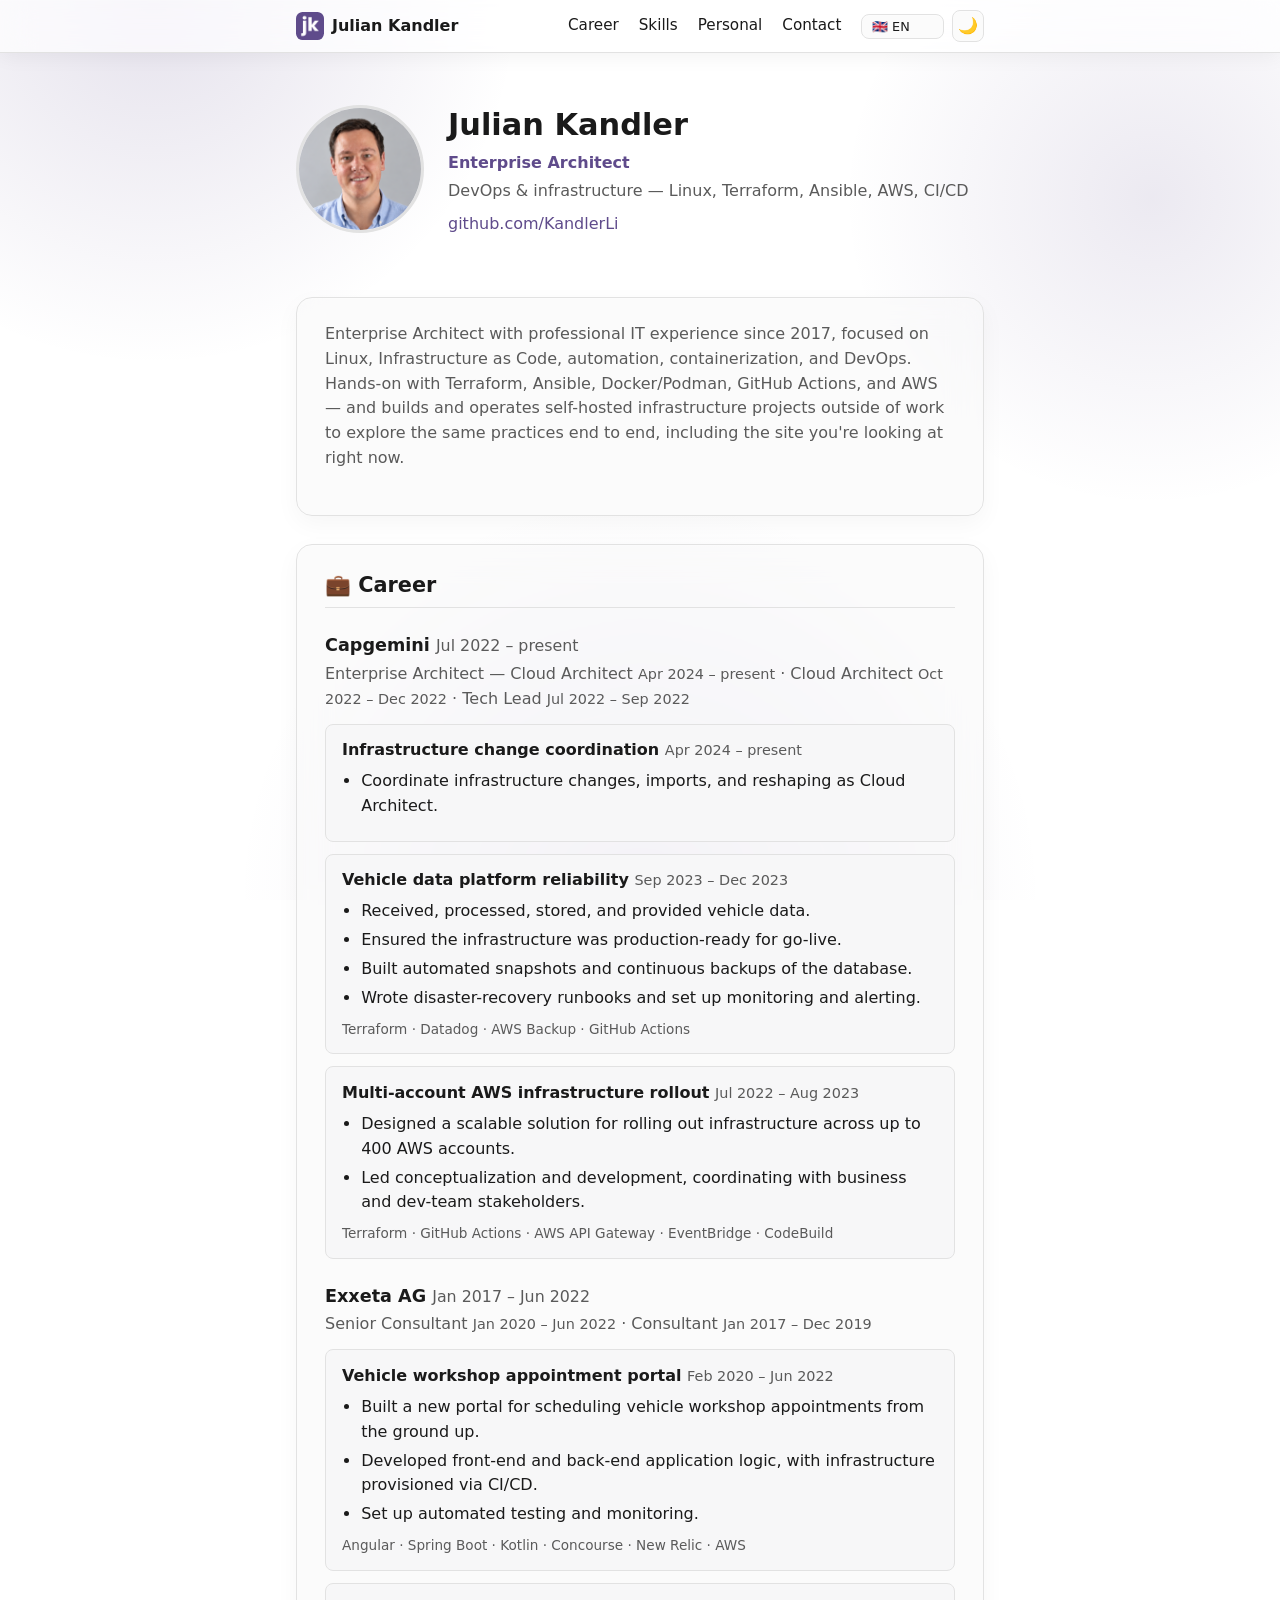
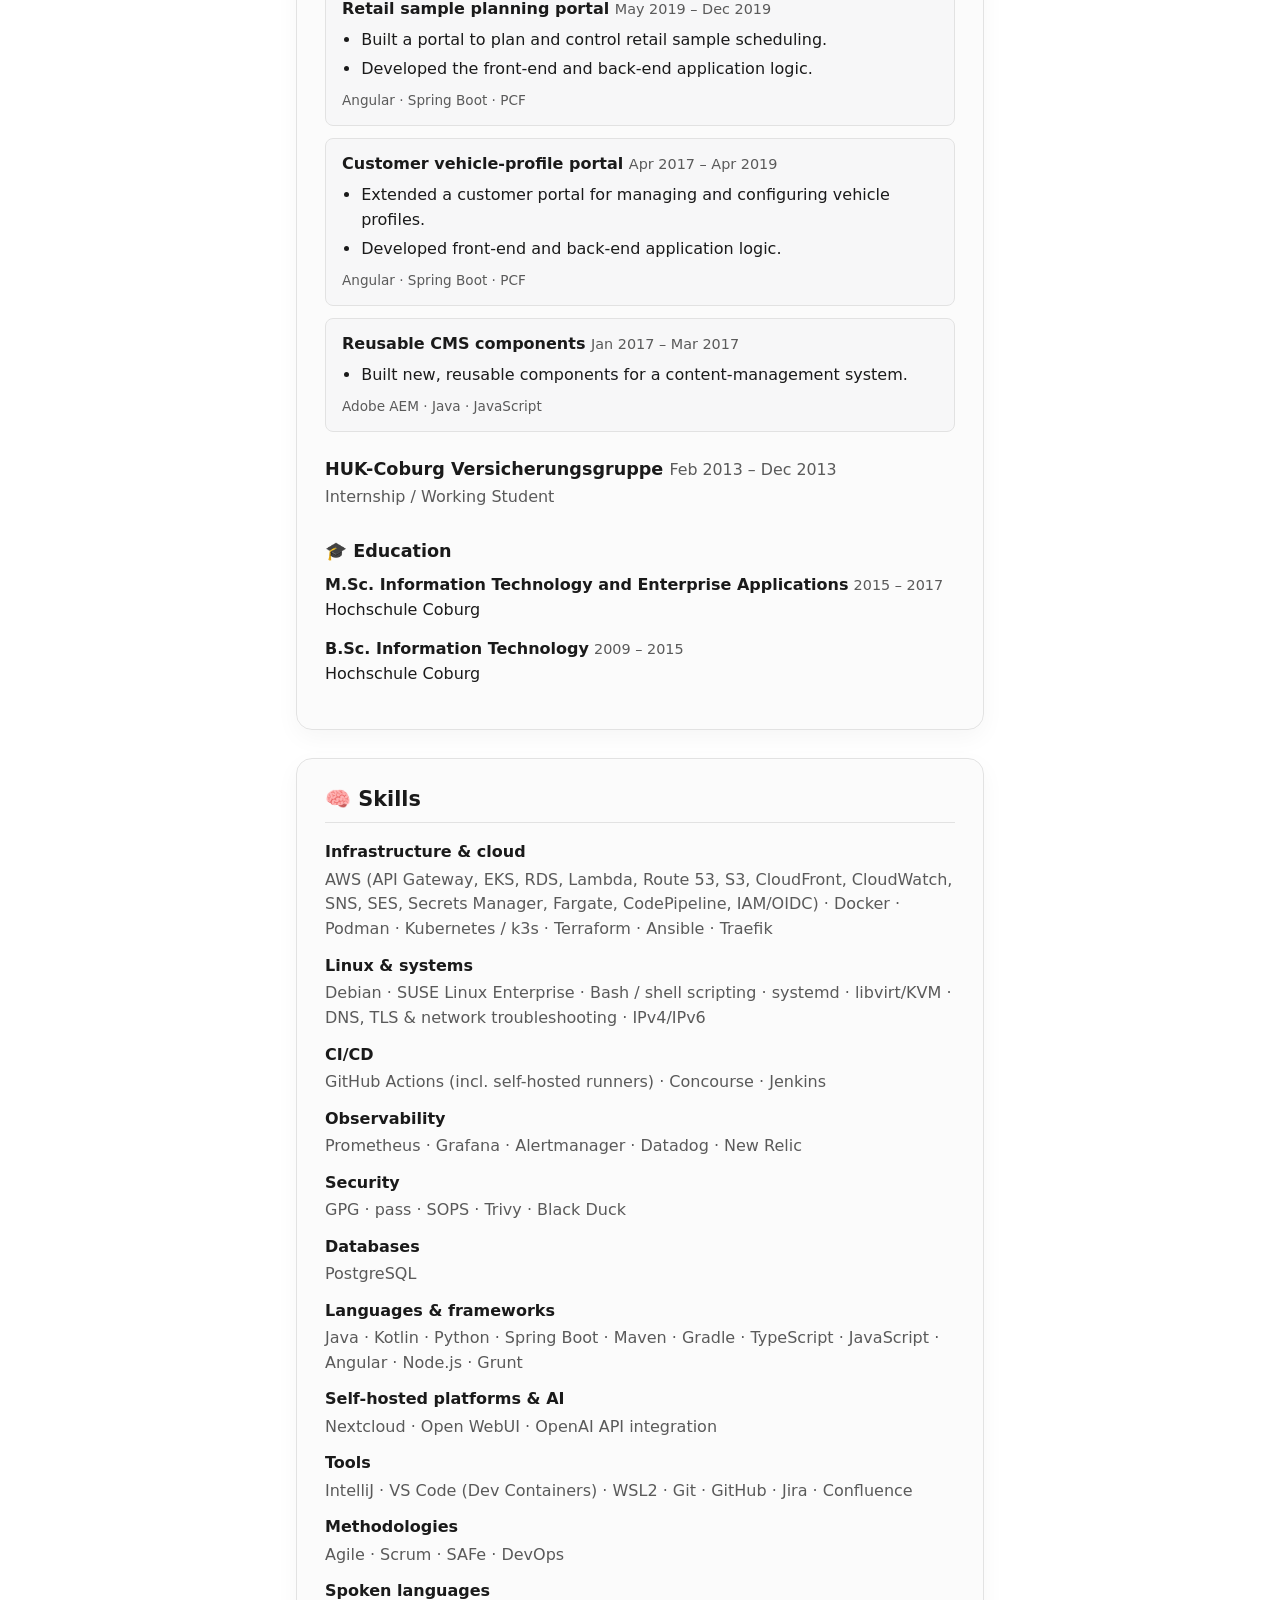
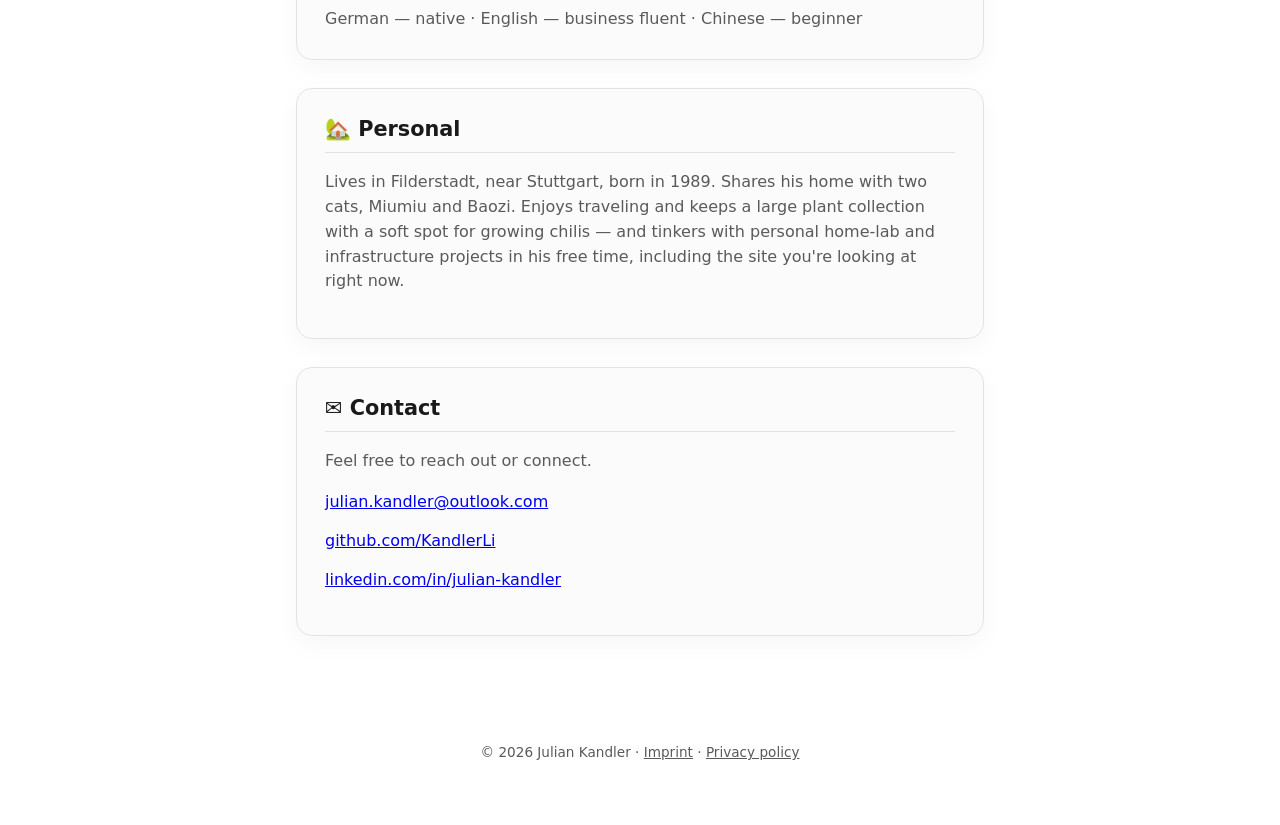
==== commit 5fbbe370: "site: restore Profile section, drop Projects, merge Career+Education Corrects the previous commit's " ====
--- a/site/index.html
+++ b/site/index.html
@@ -22,10 +22,8 @@
       <span class="brand"><img class="brand-logo" src="favicon-128.png" width="32" height="32" alt="">Julian Kandler</span>
 
       <nav class="site-nav" id="site-nav">
-        <a href="#experience" data-i18n="nav.experience">Experience</a>
-        <a href="#projects" data-i18n="nav.projects">Personal projects</a>
+        <a href="#career" data-i18n="nav.career">Career</a>
         <a href="#skills" data-i18n="nav.skills">Skills</a>
-        <a href="#education" data-i18n="nav.education">Education</a>
         <a href="#personal" data-i18n="nav.personal">Personal</a>
         <a href="#contact" data-i18n="nav.contact">Contact</a>
       </nav>
@@ -59,8 +57,19 @@
   </header>
 
   <main>
-    <section id="experience" aria-labelledby="experience-heading">
-      <h2 id="experience-heading" data-i18n="heading.experience">💼 Experience</h2>
+    <section id="profile" aria-labelledby="profile-heading">
+      <h2 id="profile-heading" class="visually-hidden" data-i18n="heading.profile">👤 Profile</h2>
+      <p class="profile" data-i18n="profile.text">
+        Enterprise Architect with professional IT experience since 2017, focused on Linux,
+        Infrastructure as Code, automation, containerization, and DevOps. Hands-on with Terraform,
+        Ansible, Docker/Podman, GitHub Actions, and AWS — and builds and operates self-hosted
+        infrastructure projects outside of work to explore the same practices end to end,
+        including the site you're looking at right now.
+      </p>
+    </section>
+
+    <section id="career" aria-labelledby="career-heading">
+      <h2 id="career-heading" data-i18n="heading.career">💼 Career</h2>
 
       <article class="employer">
         <h3>Capgemini <span class="dates" data-i18n="cap.h3.dates">Jul 2022 – present</span></h3>
@@ -139,51 +148,21 @@
         <h3>HUK-Coburg Versicherungsgruppe <span class="dates">Feb 2013 – Dec 2013</span></h3>
         <p class="role" data-i18n="huk.role">Internship / Working Student</p>
       </article>
-    </section>
-
-    <section id="projects" aria-labelledby="projects-heading">
-      <h2 id="projects-heading" data-i18n="heading.projects">🛠️ Personal projects</h2>
-      <p class="section-intro" data-i18n="projects.intro">
-        Home-infrastructure projects outside of client work, built to explore DevOps, cloud, and
-        self-hosted systems in practice rather than just in theory.
-      </p>
-
-      <div class="project">
-        <h4 data-i18n="home.proj1.title">Home infrastructure as code</h4>
-        <ul>
-          <li data-i18n="home.proj1.li1">Manage a home server and its services entirely through Terraform and Ansible, version-controlled in Git.</li>
-          <li data-i18n="home.proj1.li2">Provision AWS resources (Route 53, S3, CloudFront, IAM/OIDC) and GitHub repository configuration from the same codebase — no manual changes to live infrastructure.</li>
-          <li data-i18n="home.proj1.li3">This site is deployed exactly this way: Terraform-managed S3 and CloudFront, GitHub Actions CI/CD.</li>
+
+      <div class="career-education">
+        <h3 class="career-subheading" data-i18n="heading.education">🎓 Education</h3>
+        <ul class="plain-list">
+          <li>
+            <strong>M.Sc. Information Technology and Enterprise Applications</strong>
+            <span class="dates">2015 – 2017</span><br>
+            Hochschule Coburg
+          </li>
+          <li>
+            <strong>B.Sc. Information Technology</strong>
+            <span class="dates">2009 – 2015</span><br>
+            Hochschule Coburg
+          </li>
         </ul>
-        <p class="skills-used">Terraform · Ansible · AWS · GitHub Actions · Debian</p>
-      </div>
-
-      <div class="project">
-        <h4 data-i18n="home.proj2.title">Self-hosted GitHub Actions runner</h4>
-        <ul>
-          <li data-i18n="home.proj2.li1">Designed a fully automated Debian VM, provisioned with Ansible, to host a dedicated self-hosted GitHub Actions runner.</li>
-          <li data-i18n="home.proj2.li2">Configured dedicated disk storage placement for the VM and runner data.</li>
-        </ul>
-        <p class="skills-used">Ansible · Debian · Virtualization · GitHub Actions</p>
-      </div>
-
-      <div class="project">
-        <h4 data-i18n="home.proj3.title">Self-hosted Nextcloud platform</h4>
-        <ul>
-          <li data-i18n="home.proj3.li1">Operate a private Nextcloud instance as a personal cloud-storage replacement, containerized with Docker on a Debian home server.</li>
-          <li data-i18n="home.proj3.li2">Designed the storage architecture across SSD and HDD storage, including Linux permission/UID-GID handling and bind mounts.</li>
-          <li data-i18n="home.proj3.li3">Diagnosed an IPv6 DNS misconfiguration that was silently degrading WebDAV performance — after the fix, an operation that took roughly two minutes completed in about one second.</li>
-        </ul>
-        <p class="skills-used">Docker · Debian · DNS · IPv4/IPv6 · TLS · WebDAV</p>
-      </div>
-
-      <div class="project">
-        <h4 data-i18n="home.proj4.title">Personal finance automation</h4>
-        <ul>
-          <li data-i18n="home.proj4.li1">Built a Python workflow that reads a personal budget spreadsheet, drives a browser via Playwright to render a chart, and uploads the result to Nextcloud automatically.</li>
-          <li data-i18n="home.proj4.li2">Runs on a schedule behind a cheap change-detection check, so it only does the expensive work when the underlying data actually changed.</li>
-        </ul>
-        <p class="skills-used">Python · openpyxl · Playwright · requests · WebDAV</p>
       </div>
     </section>
 
@@ -215,28 +194,14 @@
       </dl>
     </section>
 
-    <section id="education" aria-labelledby="education-heading">
-      <h2 id="education-heading" data-i18n="heading.education">🎓 Education</h2>
-      <ul class="plain-list">
-        <li>
-          <strong>M.Sc. Information Technology and Enterprise Applications</strong>
-          <span class="dates">2015 – 2017</span><br>
-          Hochschule Coburg
-        </li>
-        <li>
-          <strong>B.Sc. Information Technology</strong>
-          <span class="dates">2009 – 2015</span><br>
-          Hochschule Coburg
-        </li>
-      </ul>
-    </section>
-
     <section id="personal" aria-labelledby="personal-heading">
       <h2 id="personal-heading" data-i18n="heading.personal">🏡 Personal</h2>
       <p class="section-intro" data-i18n="personal.text">
         Lives in Filderstadt, near Stuttgart, born in 1989. Shares his home with two
-        cats, Miumiu and Baozi. Enjoys traveling and keeps a large plant collection —
-        with a soft spot for growing chilis.
+        cats, Miumiu and Baozi. Enjoys traveling and keeps a large plant collection with
+        a soft spot for growing chilis — and tinkers with personal home-lab and
+        infrastructure projects in his free time, including the site you're looking at
+        right now.
       </p>
     </section>
 
--- a/site/style.css
+++ b/site/style.css
@@ -306,6 +306,20 @@
   text-decoration: underline;
 }
 
+.visually-hidden {
+  position: absolute;
+  width: 1px;
+  height: 1px;
+  overflow: hidden;
+  clip: rect(0, 0, 0, 0);
+  white-space: nowrap;
+}
+
+.profile {
+  color: var(--muted);
+  margin: 0 0 1rem;
+}
+
 .section-intro {
   color: var(--muted);
   margin: 0.25rem 0 1rem;
@@ -356,6 +370,15 @@
   font-size: 0.9em;
 }
 
+.career-education {
+  margin-top: 1.75rem;
+}
+
+.career-subheading {
+  margin: 0 0 0.5rem;
+  font-size: 1.1rem;
+}
+
 .project {
   background: var(--card-bg);
   border: 1px solid var(--border);
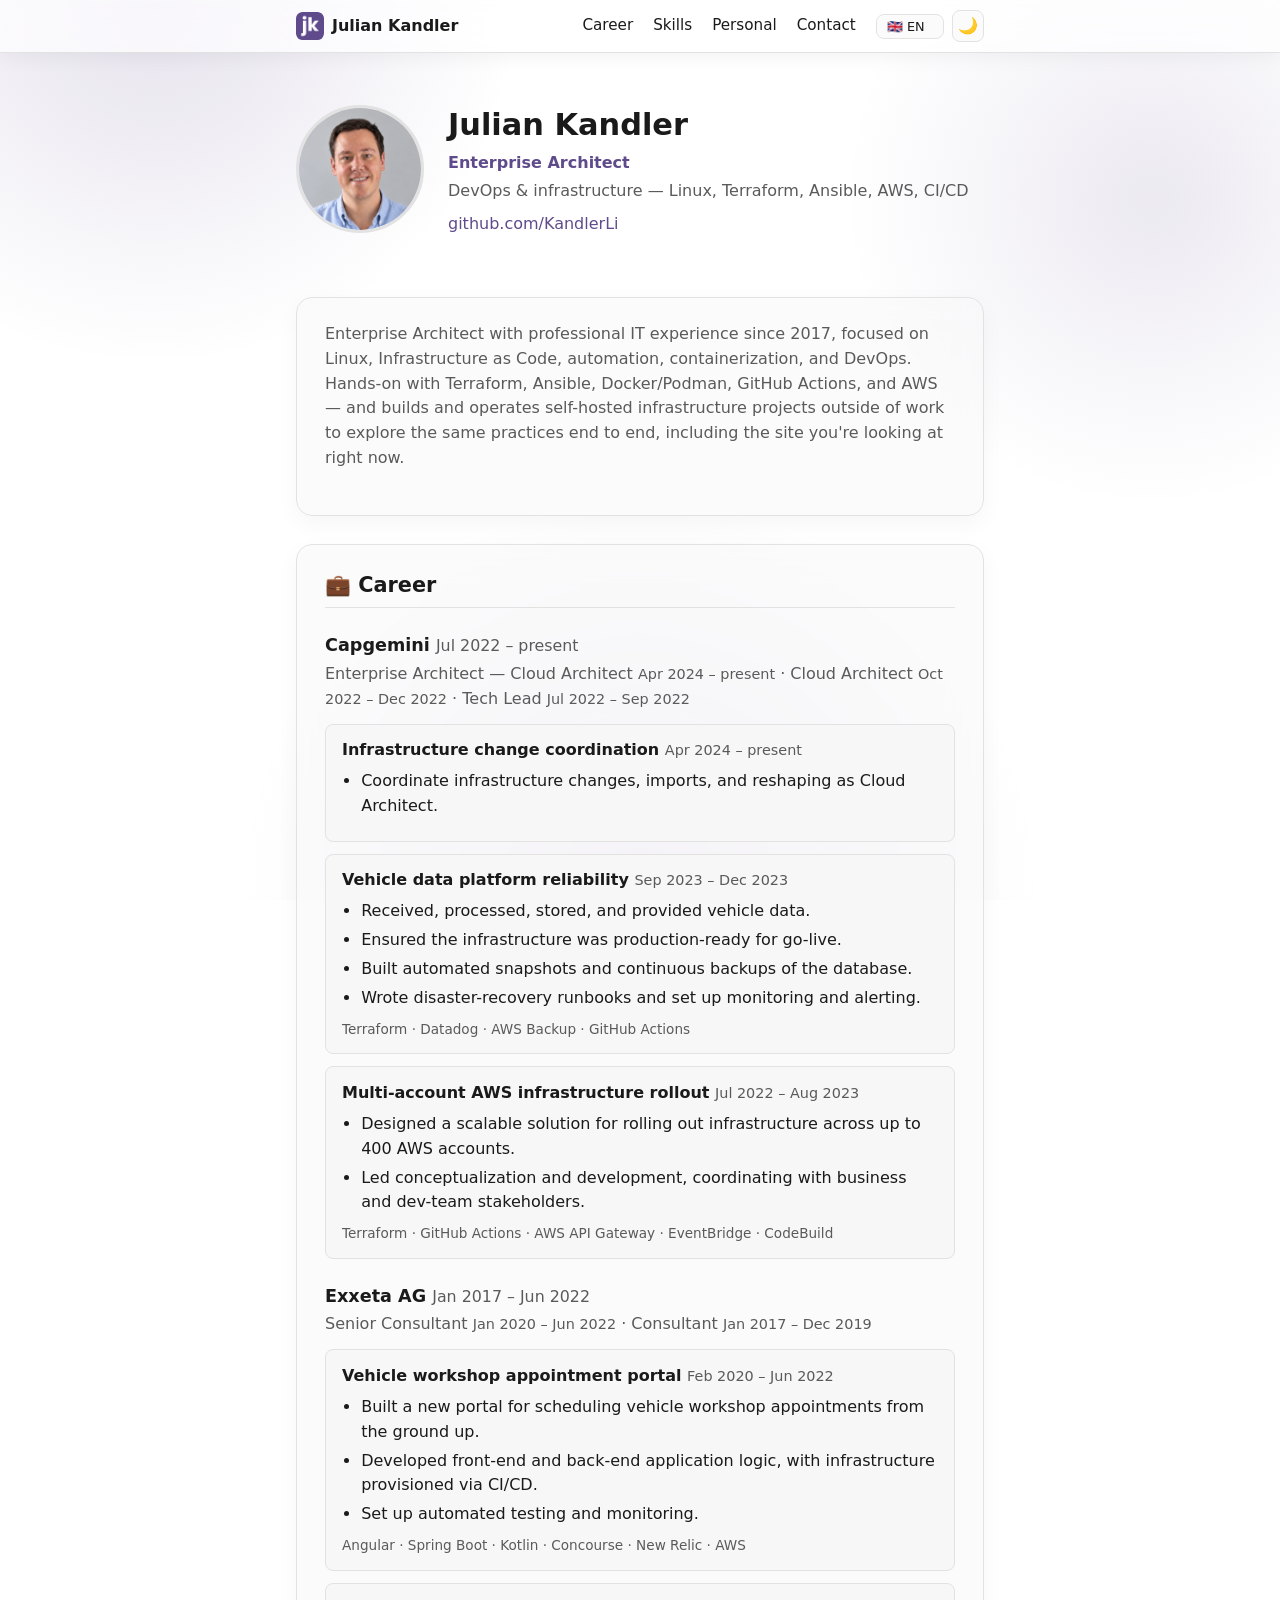
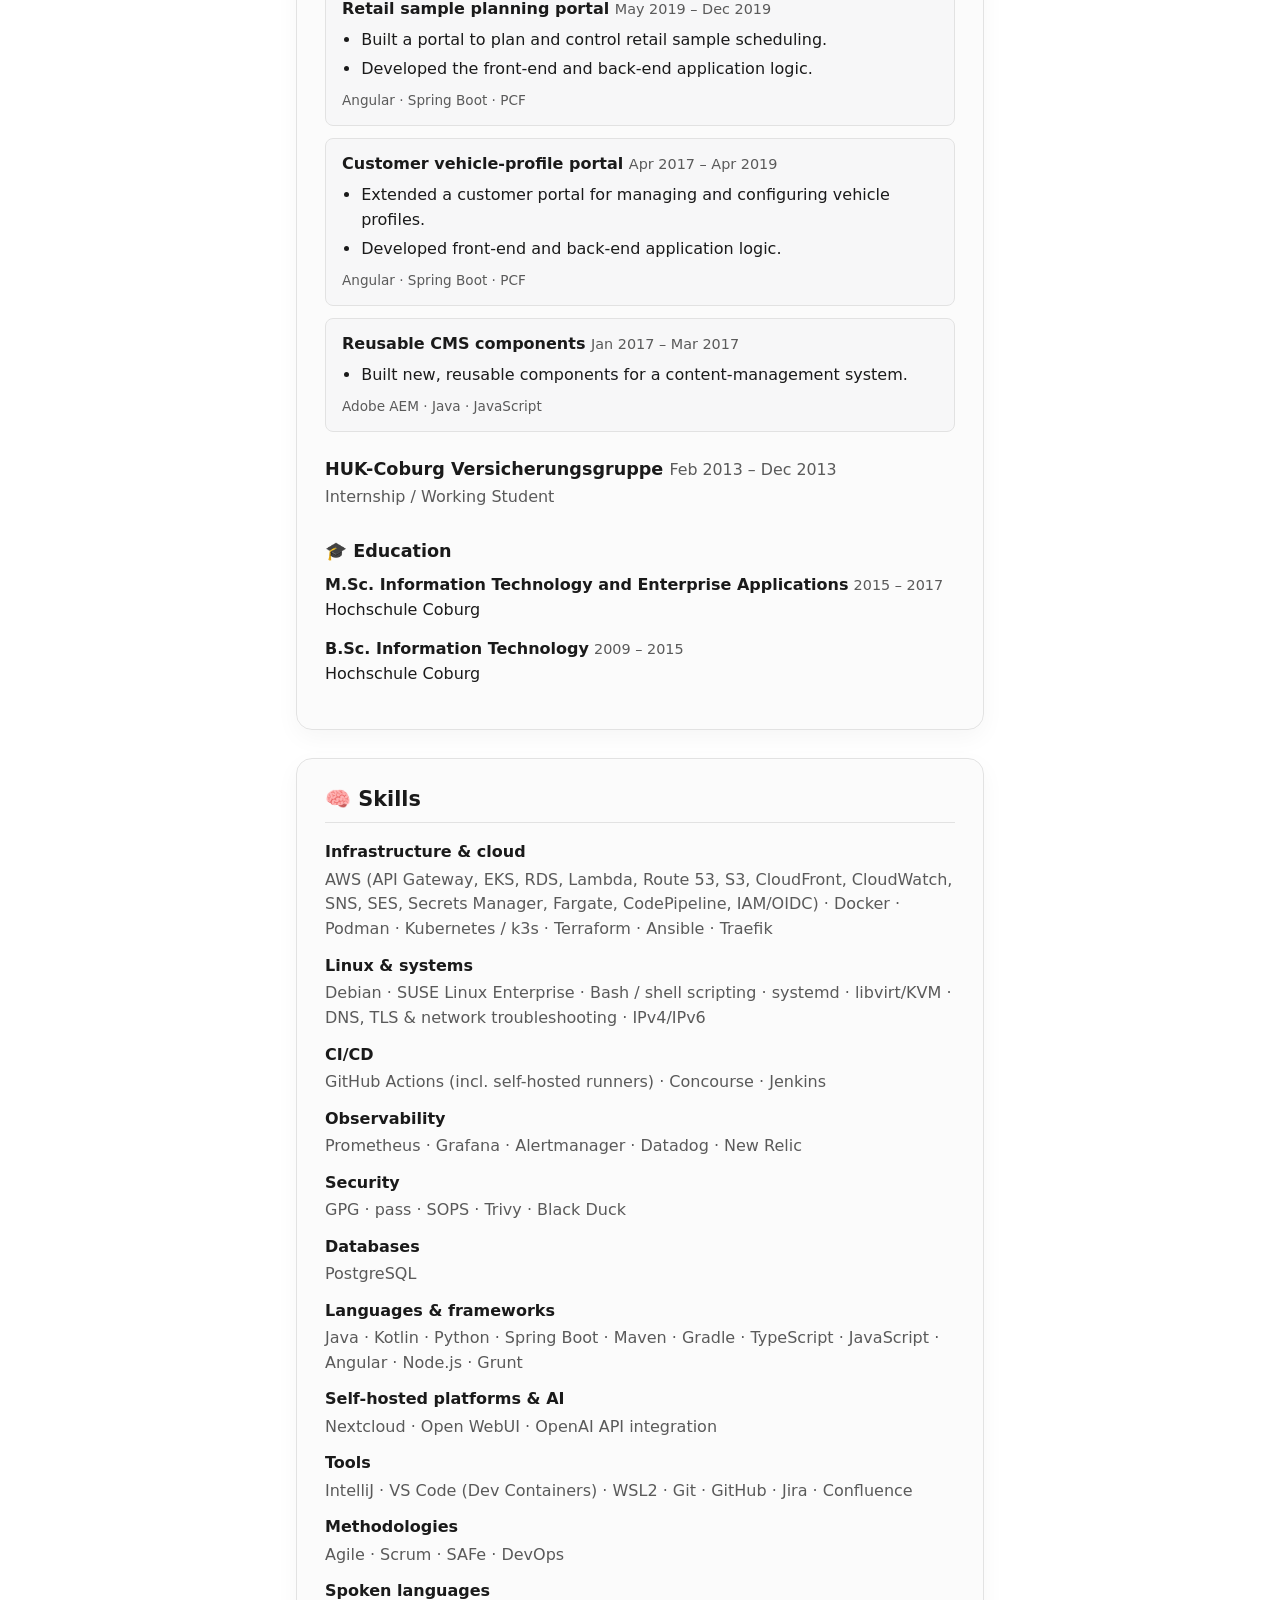
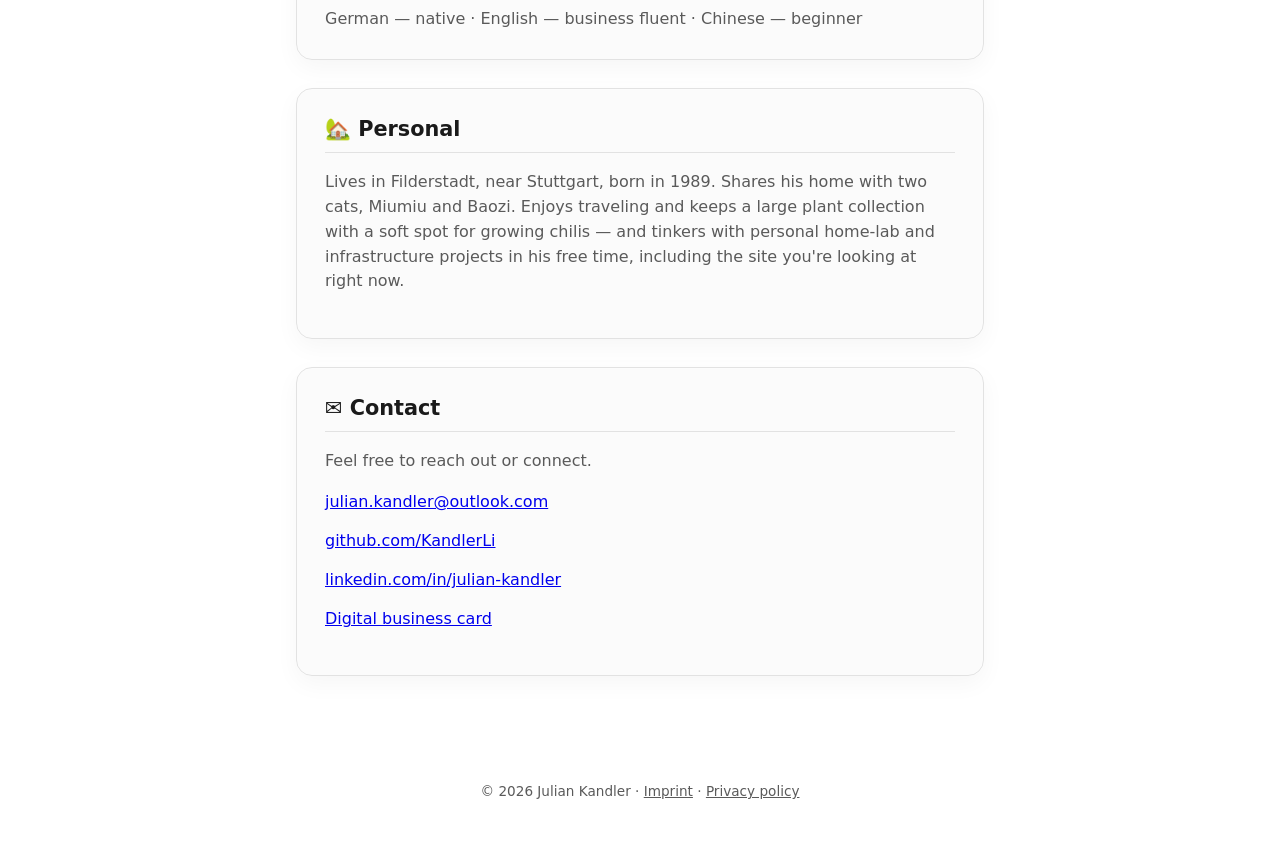
==== commit de4de32a: "site: link the digital business card from Contact Co-Authored-By: Claude Sonnet 5 <noreply@anthropic" ====
--- a/site/index.html
+++ b/site/index.html
@@ -214,6 +214,7 @@
         <li><a href="mailto:julian.kandler@outlook.com">julian.kandler@outlook.com</a></li>
         <li><a href="https://github.com/KandlerLi">github.com/KandlerLi</a></li>
         <li><a href="https://www.linkedin.com/in/julian-kandler-283b5b157">linkedin.com/in/julian-kandler</a></li>
+        <li><a href="card" data-i18n="contact.card">Digital business card</a></li>
       </ul>
     </section>
   </main>
--- a/site/style.css
+++ b/site/style.css
@@ -147,7 +147,7 @@
   background: var(--card-bg);
   border: 1px solid var(--border);
   border-radius: 0.5rem;
-  padding: 0.25rem 1.5rem 0.25rem 0.6rem;
+  padding: 0.25rem 0.6rem 0.25rem 0.6rem;
   font-size: 0.8rem;
   cursor: pointer;
   color: var(--fg);
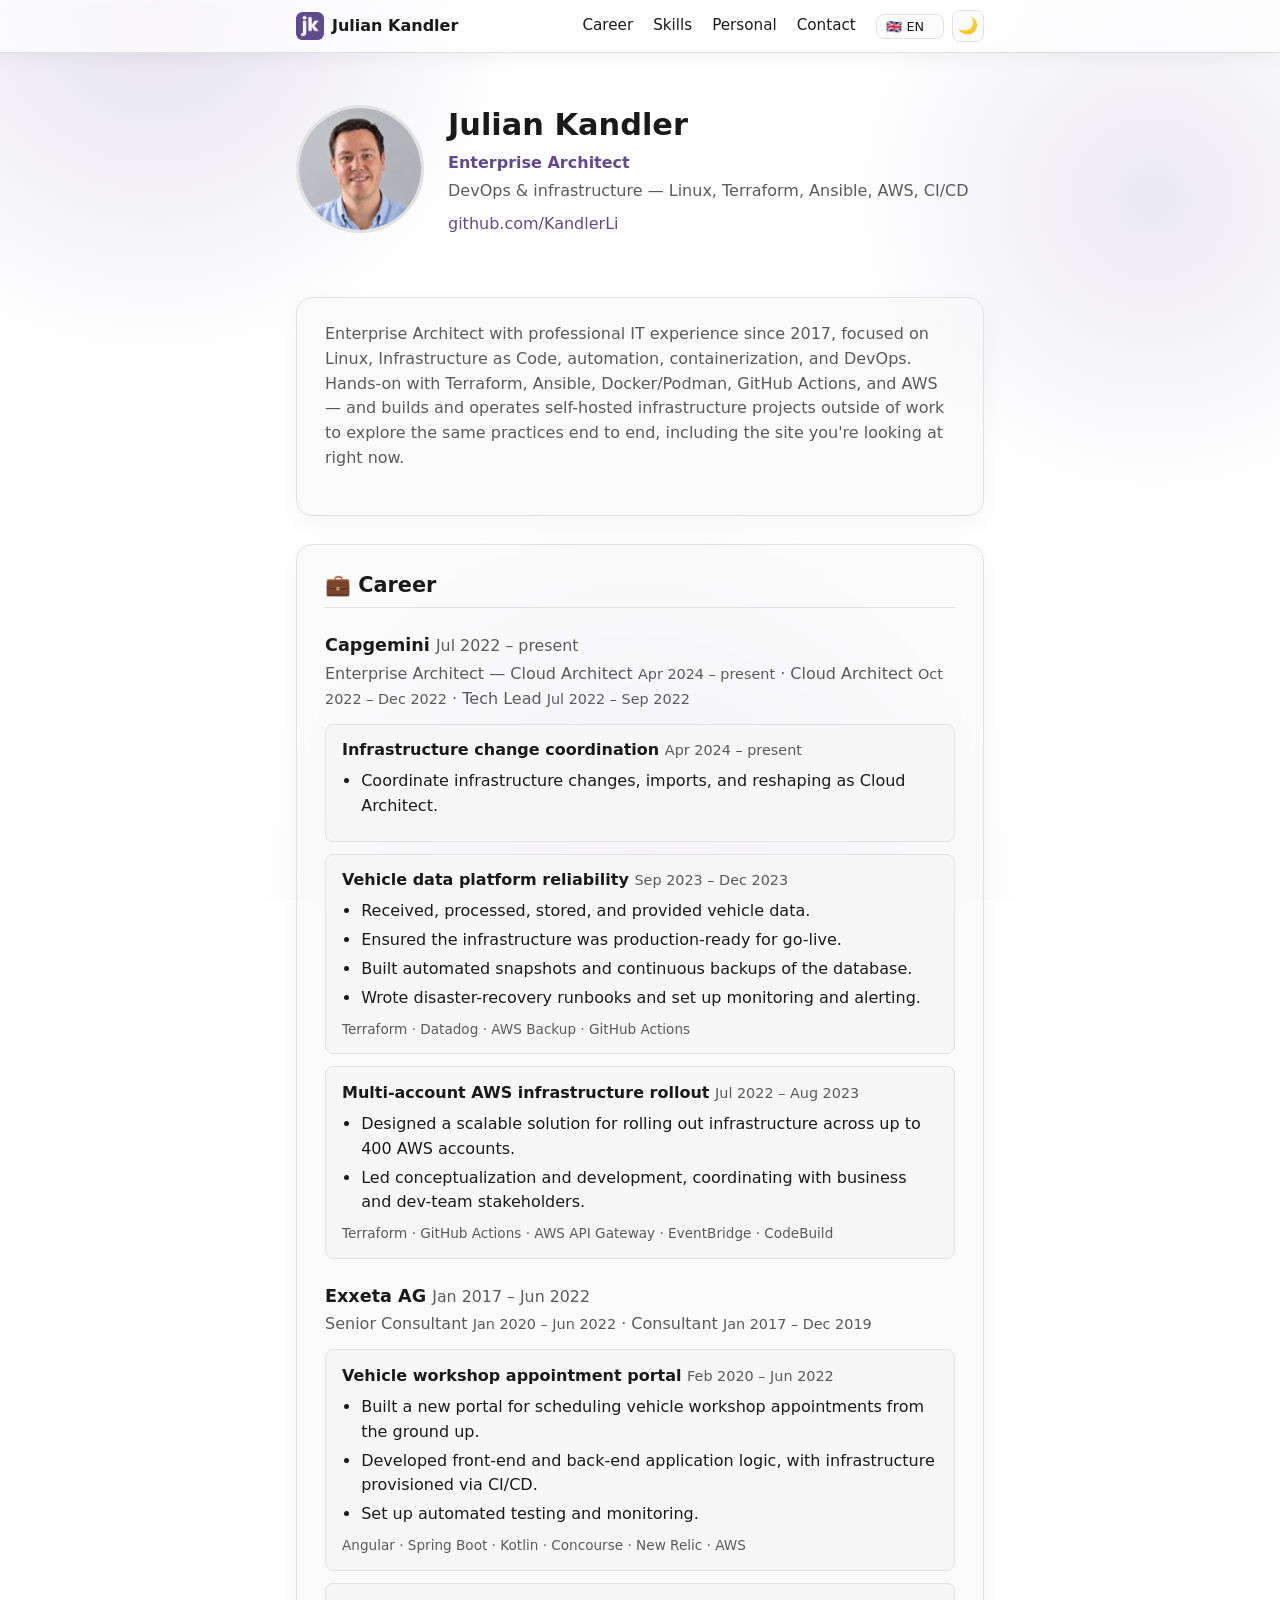
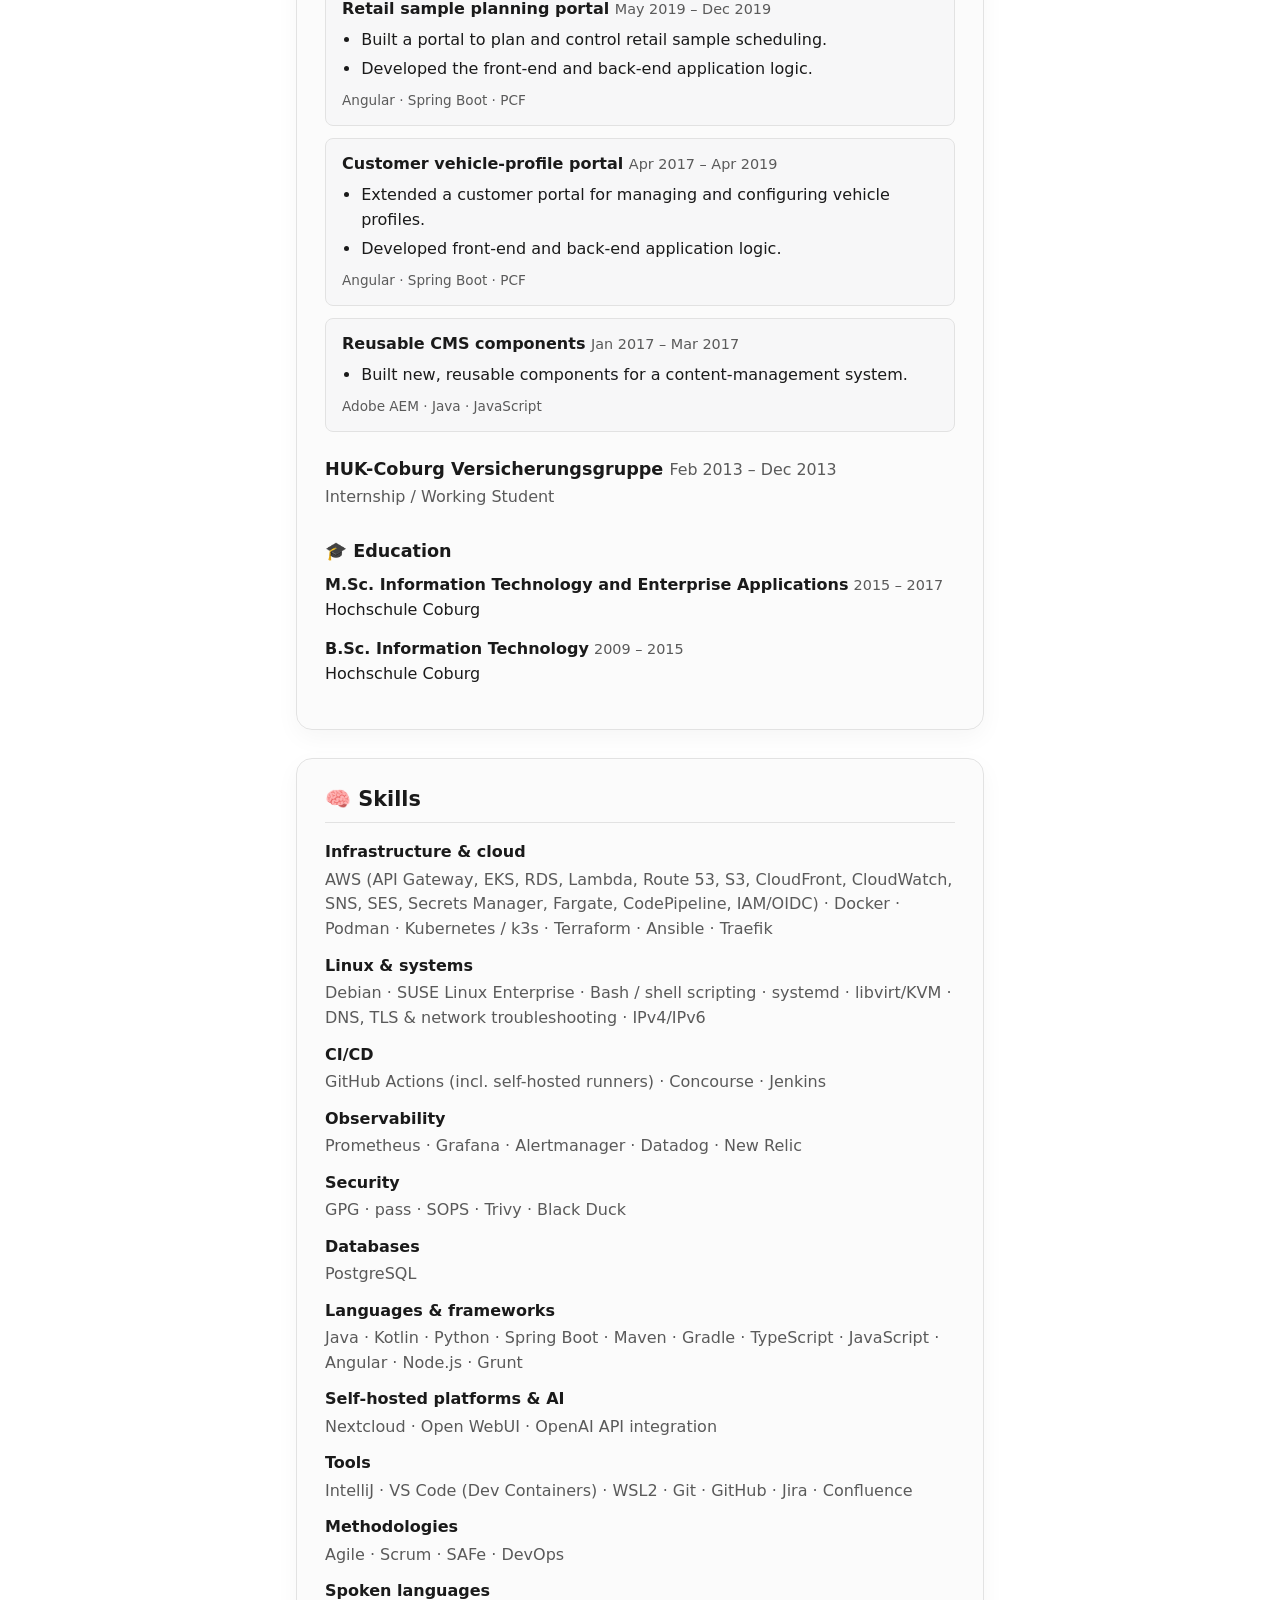
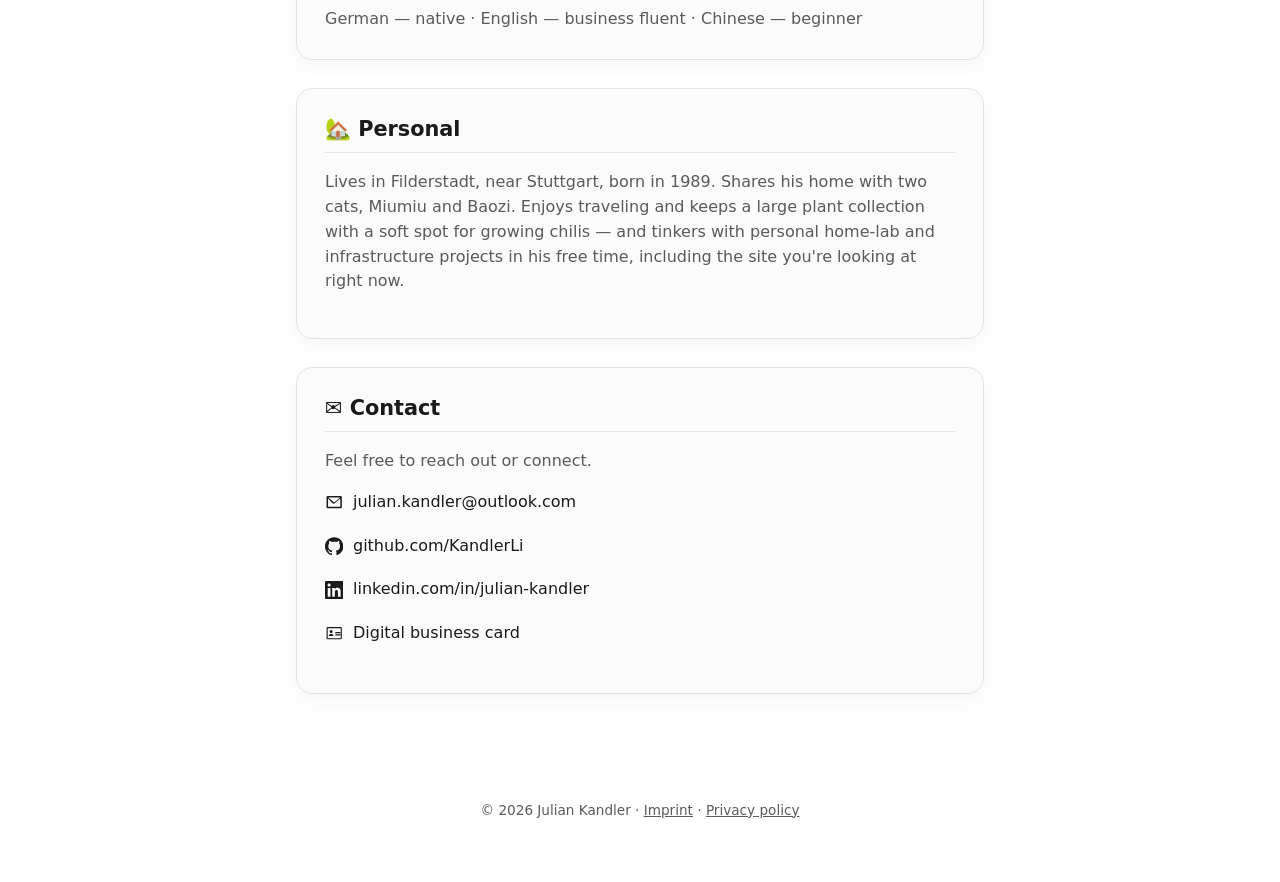
==== commit d36e64e4: "site: unify Contact link styling and add inline icons Contact links previously used the browser defa" ====
--- a/site/index.html
+++ b/site/index.html
@@ -211,10 +211,30 @@
         Feel free to reach out or connect.
       </p>
       <ul class="plain-list contact-list">
-        <li><a href="mailto:julian.kandler@outlook.com">julian.kandler@outlook.com</a></li>
-        <li><a href="https://github.com/KandlerLi">github.com/KandlerLi</a></li>
-        <li><a href="https://www.linkedin.com/in/julian-kandler-283b5b157">linkedin.com/in/julian-kandler</a></li>
-        <li><a href="card" data-i18n="contact.card">Digital business card</a></li>
+        <li>
+          <a href="mailto:julian.kandler@outlook.com">
+            <svg class="contact-icon" viewBox="0 0 24 24" aria-hidden="true"><path d="M2 5.5A1.5 1.5 0 0 1 3.5 4h17A1.5 1.5 0 0 1 22 5.5v13a1.5 1.5 0 0 1-1.5 1.5h-17A1.5 1.5 0 0 1 2 18.5v-13Zm2.2.3 7.36 6.2a.7.7 0 0 0 .88 0l7.36-6.2H4.2ZM4 7.34V18h16V7.34l-7.3 6.15a2.2 2.2 0 0 1-2.83 0L4 7.34Z"/></svg>
+            julian.kandler@outlook.com
+          </a>
+        </li>
+        <li>
+          <a href="https://github.com/KandlerLi">
+            <svg class="contact-icon" viewBox="0 0 24 24" aria-hidden="true"><path d="M12 .297c-6.63 0-12 5.373-12 12 0 5.303 3.438 9.8 8.205 11.385.6.113.82-.258.82-.577 0-.285-.01-1.04-.015-2.04-3.338.724-4.042-1.61-4.042-1.61C4.422 18.07 3.633 17.7 3.633 17.7c-1.087-.744.084-.729.084-.729 1.205.084 1.838 1.236 1.838 1.236 1.07 1.835 2.807 1.305 3.492.998.108-.776.417-1.305.76-1.605-2.665-.3-5.466-1.332-5.466-5.93 0-1.31.465-2.38 1.235-3.22-.135-.303-.54-1.523.105-3.176 0 0 1.005-.322 3.3 1.23.96-.267 1.98-.399 3-.405 1.02.006 2.04.138 3 .405 2.28-1.552 3.285-1.23 3.285-1.23.645 1.653.24 2.873.12 3.176.765.84 1.23 1.91 1.23 3.22 0 4.61-2.805 5.625-5.475 5.92.42.36.81 1.096.81 2.22 0 1.606-.015 2.896-.015 3.286 0 .315.21.69.825.57C20.565 22.092 24 17.592 24 12.297c0-6.627-5.373-12-12-12"/></svg>
+            github.com/KandlerLi
+          </a>
+        </li>
+        <li>
+          <a href="https://www.linkedin.com/in/julian-kandler-283b5b157">
+            <svg class="contact-icon" viewBox="0 0 24 24" aria-hidden="true"><path d="M20.447 20.452h-3.554v-5.569c0-1.328-.027-3.037-1.852-3.037-1.853 0-2.136 1.445-2.136 2.939v5.667H9.351V9h3.414v1.561h.046c.477-.9 1.637-1.85 3.37-1.85 3.601 0 4.267 2.37 4.267 5.455v6.286zM5.337 7.433c-1.144 0-2.063-.926-2.063-2.065 0-1.138.92-2.063 2.063-2.063 1.14 0 2.064.925 2.064 2.063 0 1.139-.925 2.065-2.064 2.065zm1.782 13.019H3.555V9h3.564v11.452zM22.225 0H1.771C.792 0 0 .774 0 1.729v20.542C0 23.227.792 24 1.771 24h20.451C23.2 24 24 23.227 24 22.271V1.729C24 .774 23.2 0 22.222 0h.003z"/></svg>
+            linkedin.com/in/julian-kandler
+          </a>
+        </li>
+        <li>
+          <a href="card">
+            <svg class="contact-icon" viewBox="0 0 24 24" aria-hidden="true"><path d="M3.5 4h17A1.5 1.5 0 0 1 22 5.5v13a1.5 1.5 0 0 1-1.5 1.5h-17A1.5 1.5 0 0 1 2 18.5v-13A1.5 1.5 0 0 1 3.5 4Zm0 1.5v13h17v-13h-17ZM6 9.75a2 2 0 1 1 4 0 2 2 0 0 1-4 0Zm-1.25 6c.3-1.7 1.83-3 3.25-3s2.95 1.3 3.25 3H4.75Zm8.75-5.25h6.5v1.5h-6.5v-1.5Zm0 3h6.5v1.5h-6.5v-1.5Z"/></svg>
+            <span data-i18n="contact.card">Digital business card</span>
+          </a>
+        </li>
       </ul>
     </section>
   </main>
--- a/site/style.css
+++ b/site/style.css
@@ -431,6 +431,31 @@
   margin-bottom: 0.9rem;
 }
 
+.contact-list a {
+  display: inline-flex;
+  align-items: center;
+  gap: 0.6rem;
+  color: var(--fg);
+  text-decoration: none;
+  transition: color 0.15s ease;
+}
+
+.contact-list a:visited {
+  color: var(--fg);
+}
+
+.contact-list a:hover,
+.contact-list a:focus-visible {
+  color: var(--accent);
+}
+
+.contact-icon {
+  width: 1.15em;
+  height: 1.15em;
+  flex: none;
+  fill: currentColor;
+}
+
 main {
   padding-bottom: 4rem;
 }
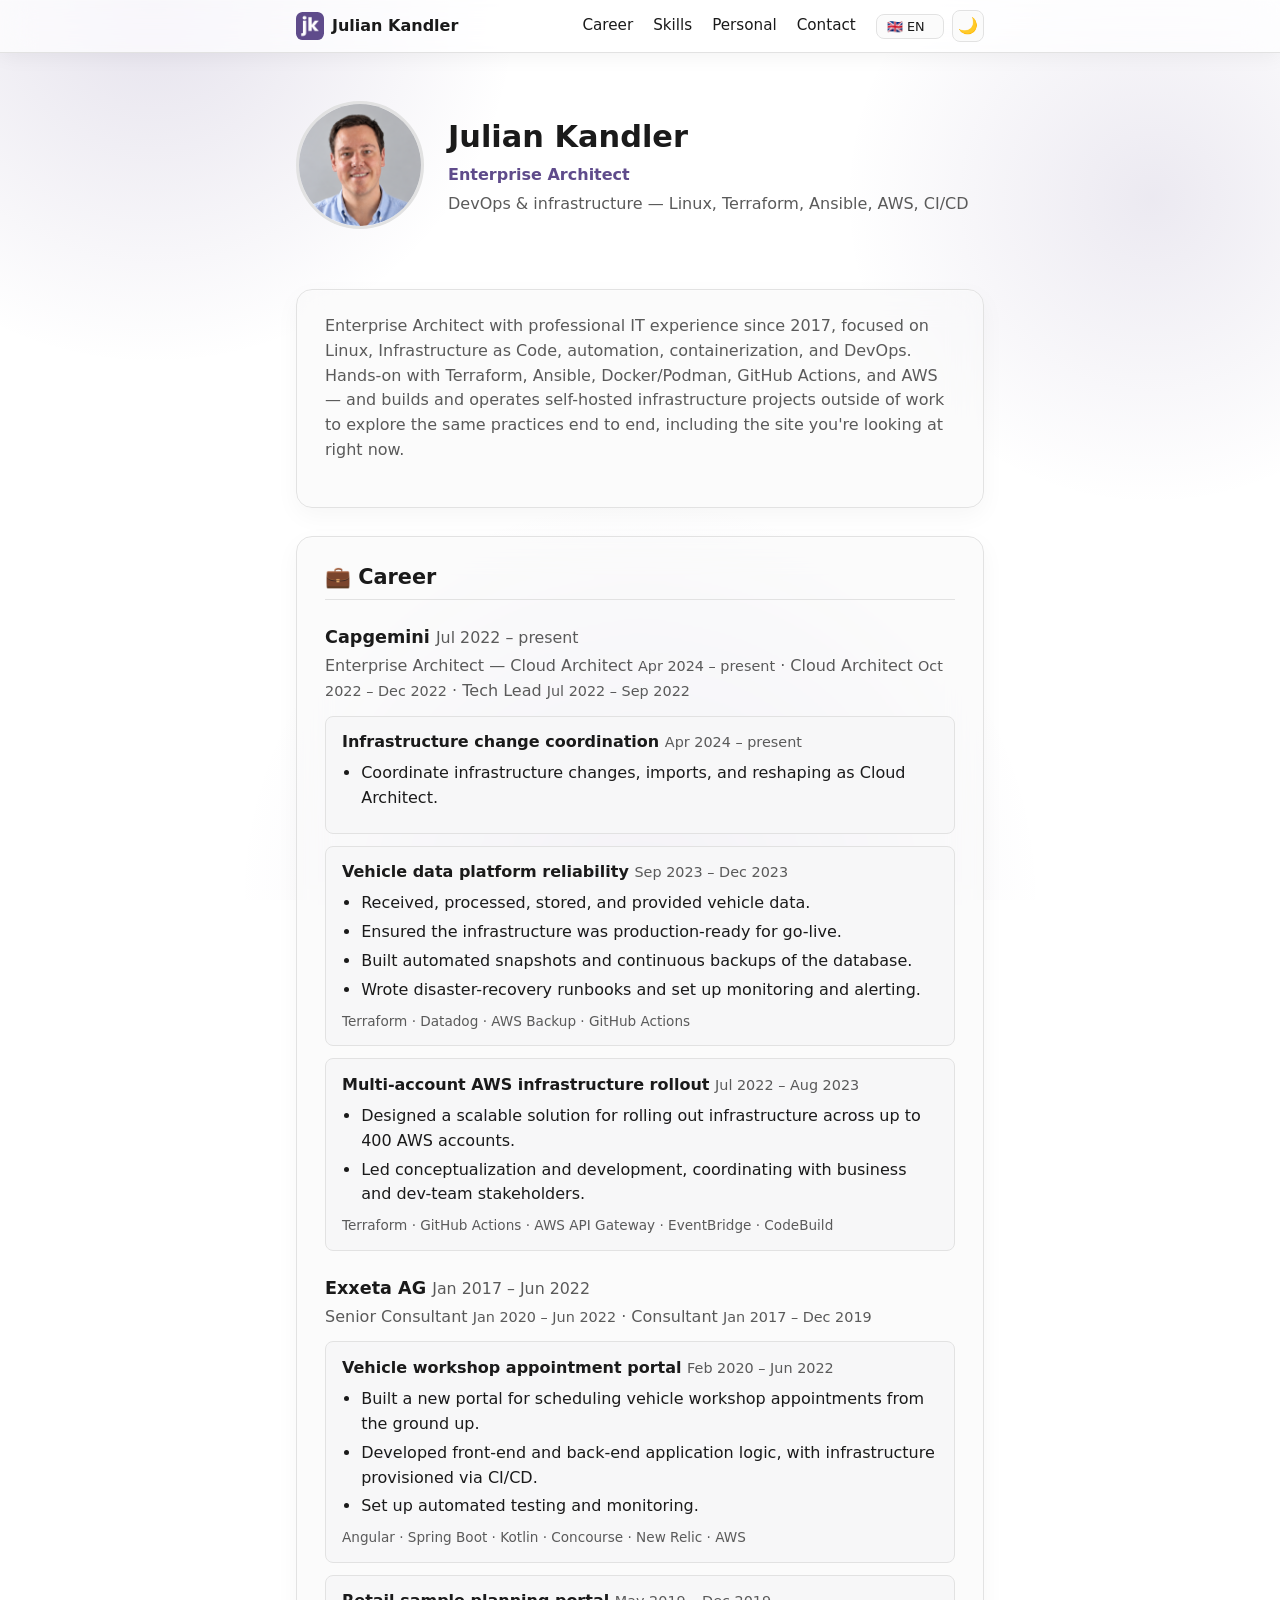
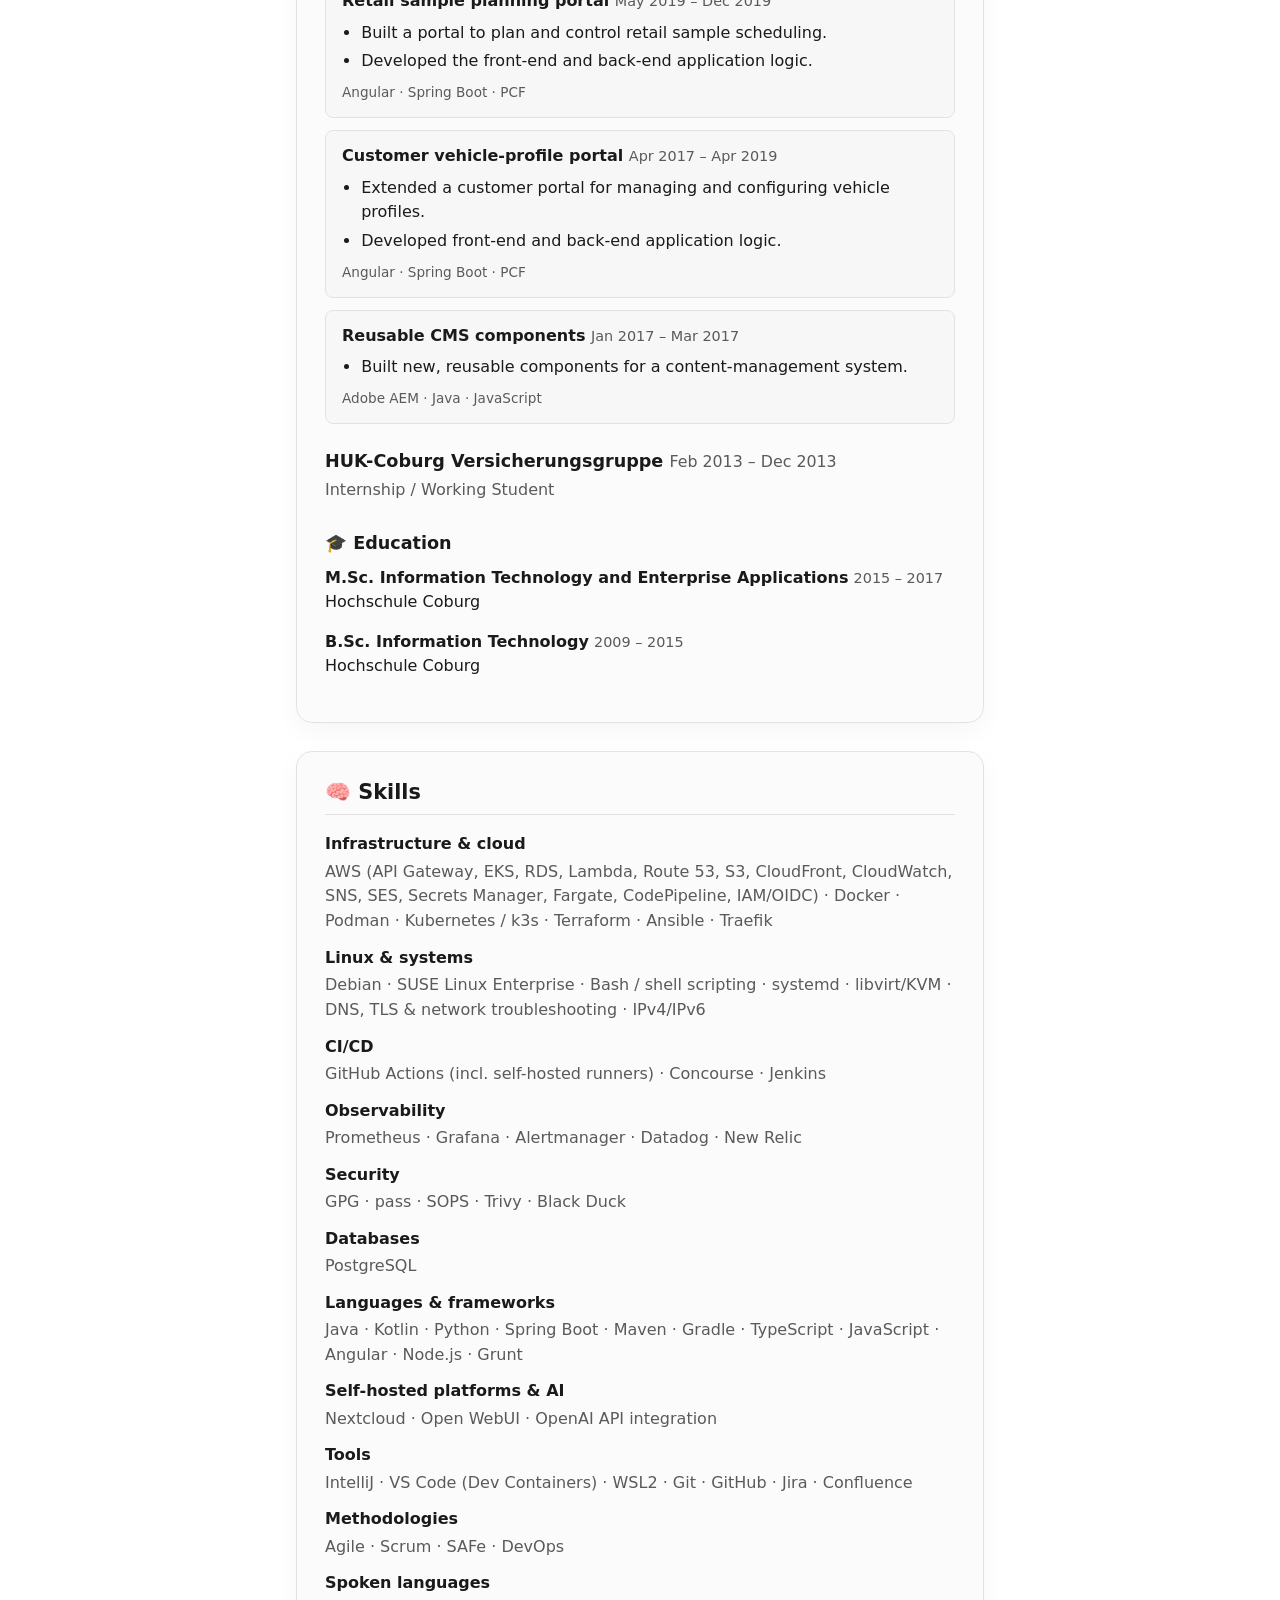
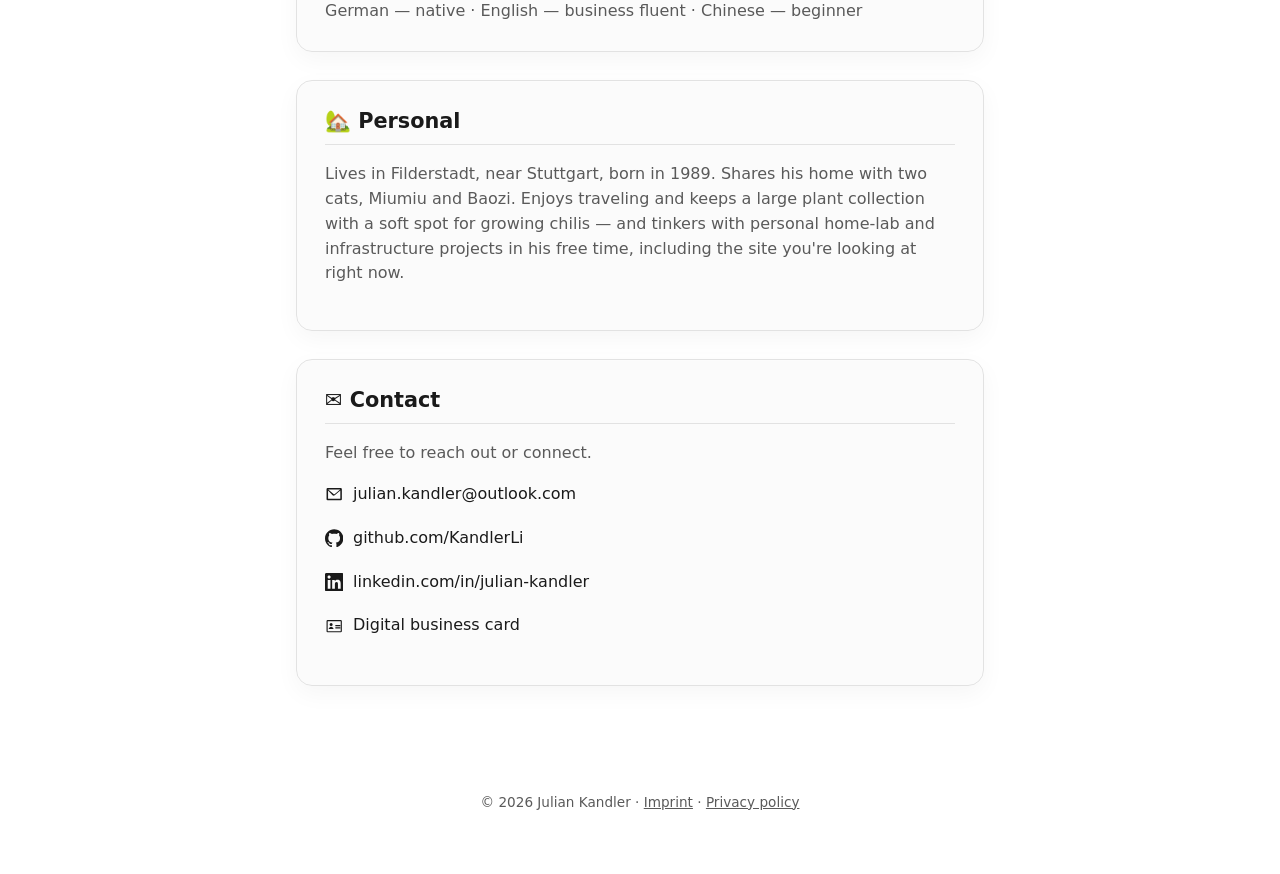
==== commit bb97dc21: "site: drop the redundant GitHub link under the hero portrait The GitHub link now lives in the Contac" ====
--- a/site/index.html
+++ b/site/index.html
@@ -52,7 +52,6 @@
       <h1>Julian Kandler</h1>
       <p class="title">Enterprise Architect</p>
       <p class="tagline" data-i18n="hero.tagline">DevOps &amp; infrastructure — Linux, Terraform, Ansible, AWS, CI/CD</p>
-      <p class="links"><a href="https://github.com/KandlerLi">github.com/KandlerLi</a></p>
     </div>
   </header>
 
--- a/site/style.css
+++ b/site/style.css
@@ -293,19 +293,6 @@
   color: var(--muted);
 }
 
-.links {
-  margin: 0.5rem 0 0;
-}
-
-.links a {
-  color: var(--accent);
-  text-decoration: none;
-}
-
-.links a:hover {
-  text-decoration: underline;
-}
-
 .visually-hidden {
   position: absolute;
   width: 1px;
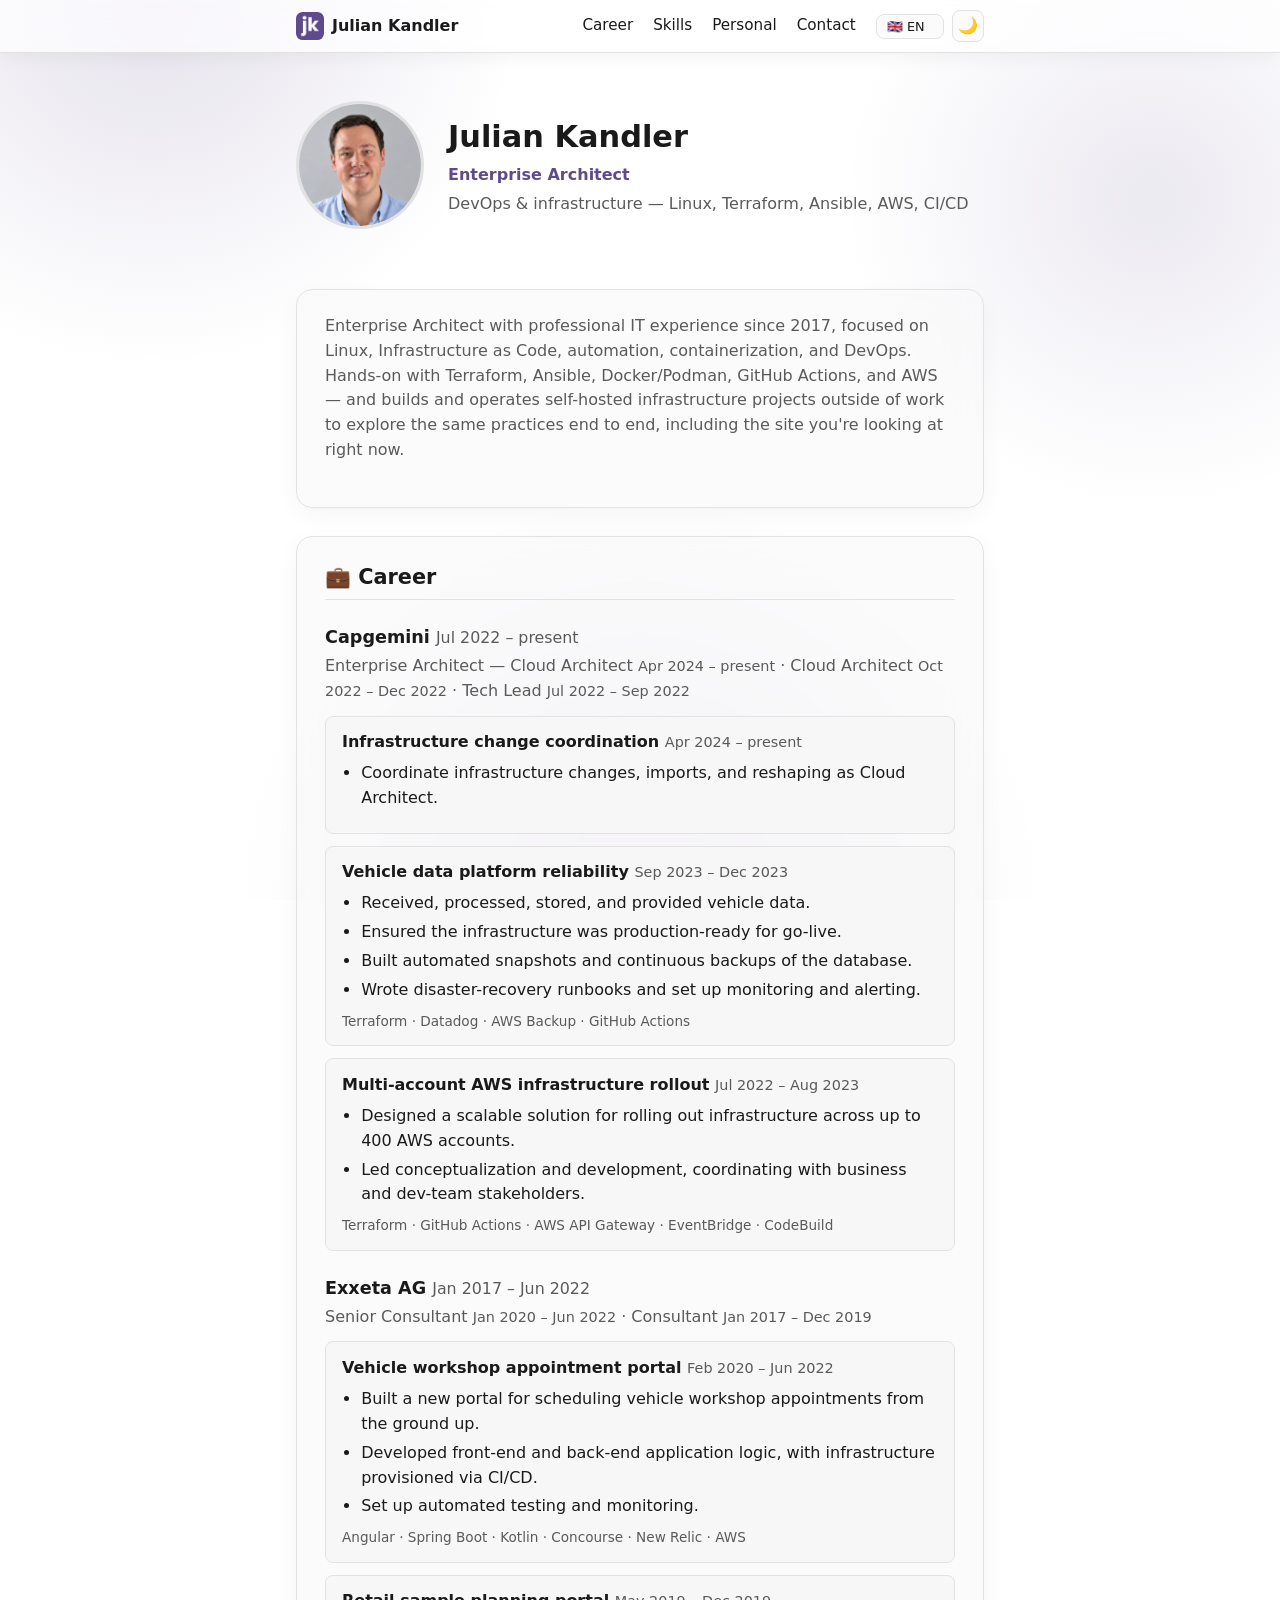
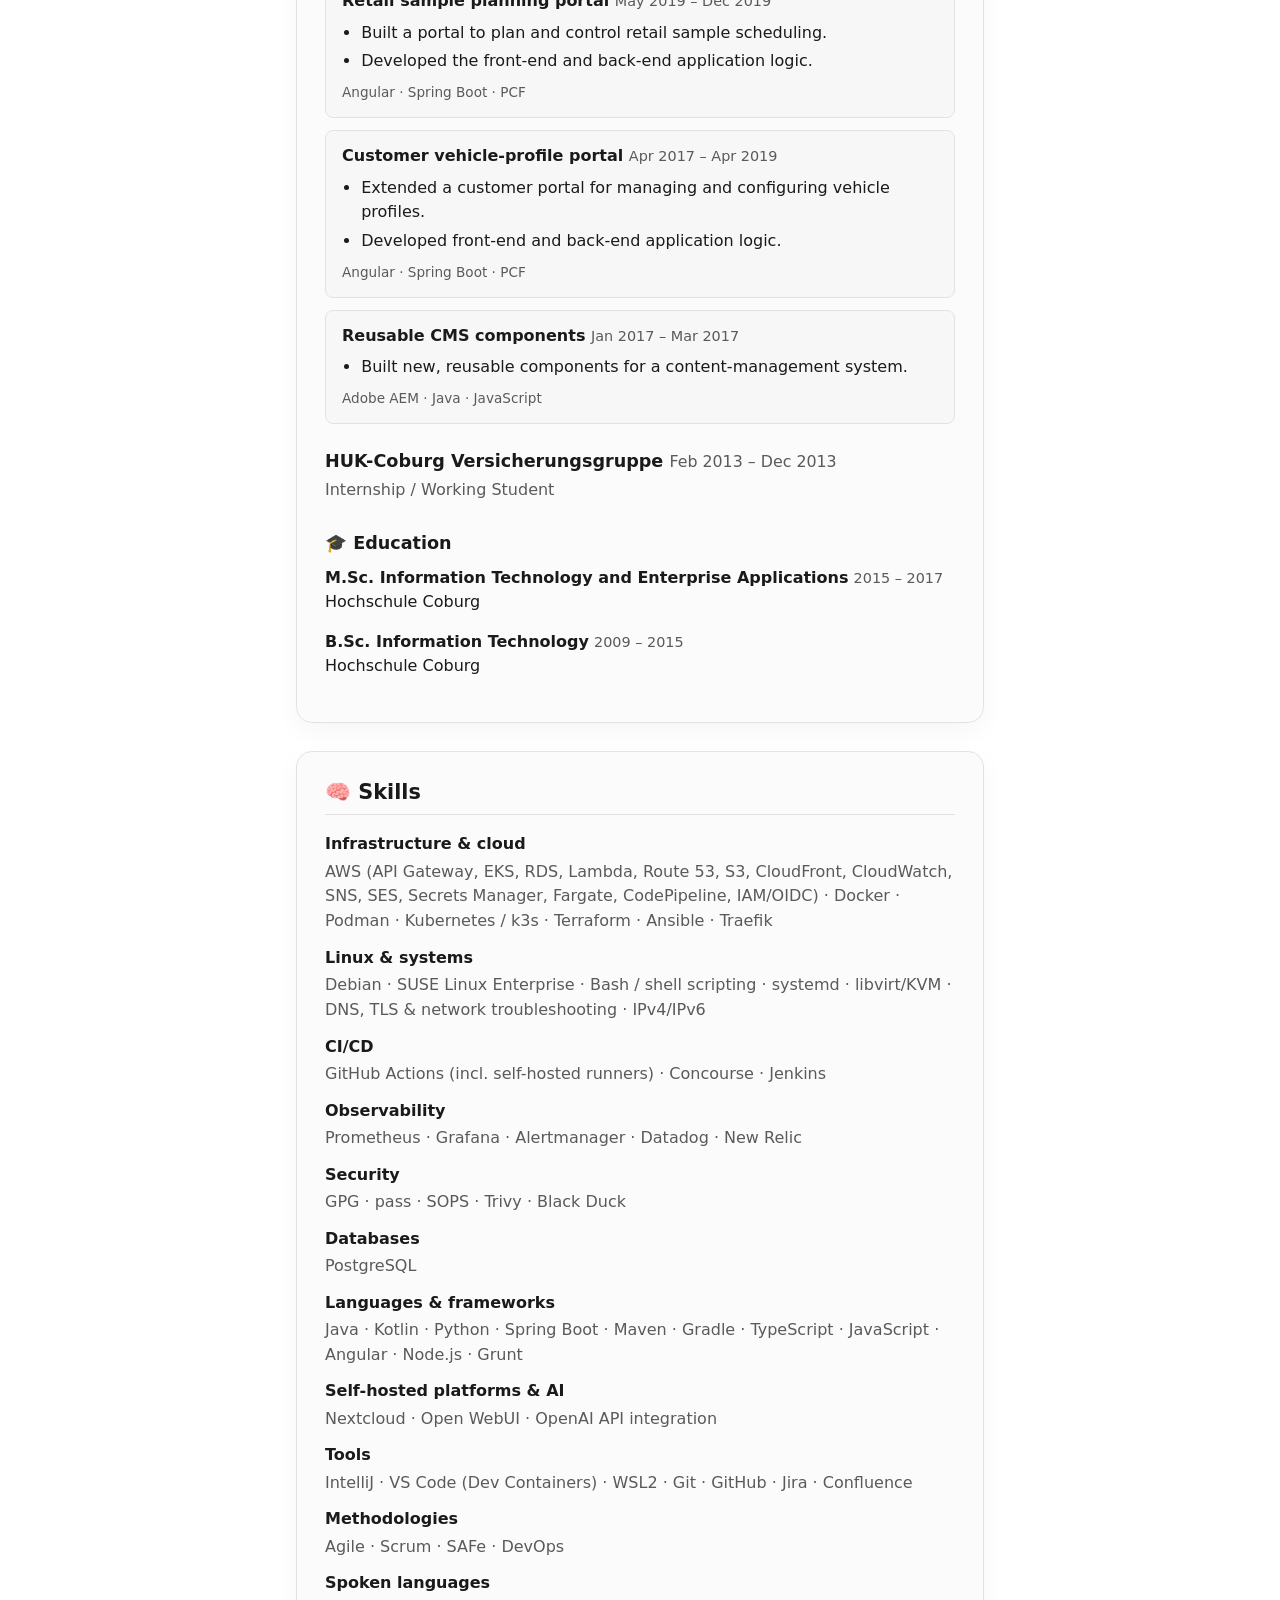
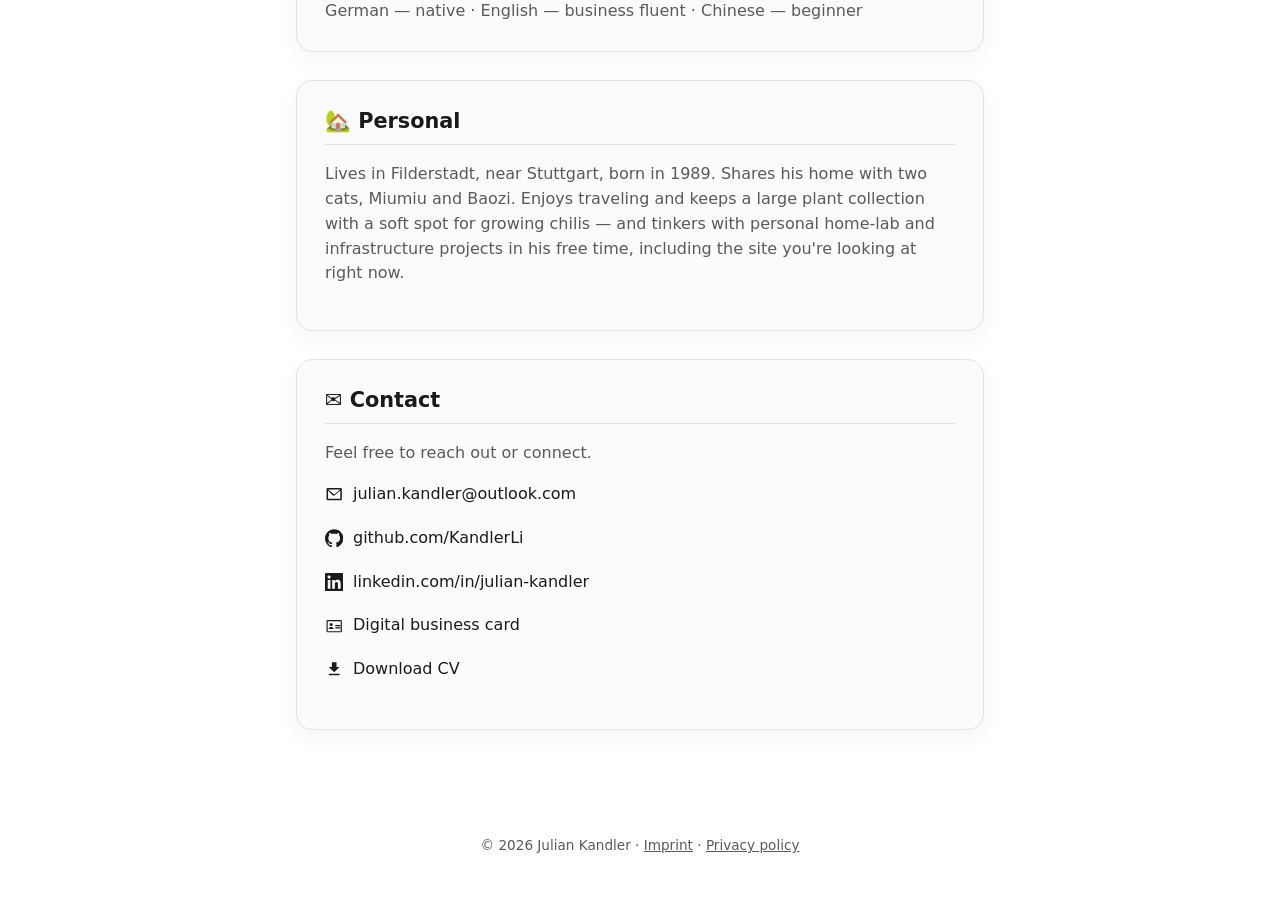
==== commit 0decd1bc: "Add CV as code (RenderCV) and link it from the site cv/cv.yaml is now the single source of truth for" ====
--- a/site/index.html
+++ b/site/index.html
@@ -47,7 +47,12 @@
   </header>
 
   <header class="hero">
-    <img class="portrait" src="julian.png" alt="Julian Kandler" width="600" height="800">
+    <button type="button" class="portrait-button" id="portrait-open" data-i18n-attr="aria-label" data-i18n="a11y.portraitZoom" aria-label="Enlarge portrait photo" aria-haspopup="dialog">
+      <img class="portrait" src="julian.png" alt="Julian Kandler" width="600" height="800">
+    </button>
+    <dialog class="portrait-dialog" id="portrait-dialog" aria-label="Julian Kandler">
+      <img src="julian_full.png" alt="Julian Kandler" width="1122" height="1402" loading="lazy">
+    </dialog>
     <div>
       <h1>Julian Kandler</h1>
       <p class="title">Enterprise Architect</p>
@@ -234,6 +239,12 @@
             <span data-i18n="contact.card">Digital business card</span>
           </a>
         </li>
+        <li>
+          <a href="cv.pdf">
+            <svg class="contact-icon" viewBox="0 0 24 24" aria-hidden="true"><path d="M19 9h-4V3H9v6H5l7 7 7-7zM5 18v2h14v-2H5z"/></svg>
+            <span data-i18n="contact.cv">Download CV</span>
+          </a>
+        </li>
       </ul>
     </section>
   </main>
@@ -247,5 +258,6 @@
   </footer>
 
   <script src="i18n.js"></script>
+  <script src="portrait-zoom.js"></script>
 </body>
 </html>
--- a/site/style.css
+++ b/site/style.css
@@ -495,3 +495,48 @@
     text-align: center;
   }
 }
+
+.portrait-button {
+  padding: 0;
+  border: 0;
+  background: none;
+  border-radius: 50%;
+  line-height: 0;
+  cursor: zoom-in;
+}
+
+.portrait-dialog {
+  padding: 0;
+  border: 0;
+  background: none;
+  max-width: 100vw;
+  max-height: 100vh;
+  overflow: visible;
+}
+
+.portrait-dialog::backdrop {
+  background: rgba(0, 0, 0, 0.75);
+}
+
+.portrait-dialog img {
+  display: block;
+  max-width: 92vw;
+  max-height: 92vh;
+  width: auto;
+  height: auto;
+  border-radius: 0.75rem;
+  cursor: zoom-out;
+}
+
+.portrait-dialog[open] {
+  animation: portrait-zoom-in 0.2s ease-out;
+}
+
+@keyframes portrait-zoom-in {
+  from { transform: scale(0.85); opacity: 0; }
+  to { transform: scale(1); opacity: 1; }
+}
+
+@media (prefers-reduced-motion: reduce) {
+  .portrait-dialog[open] { animation: none; }
+}
